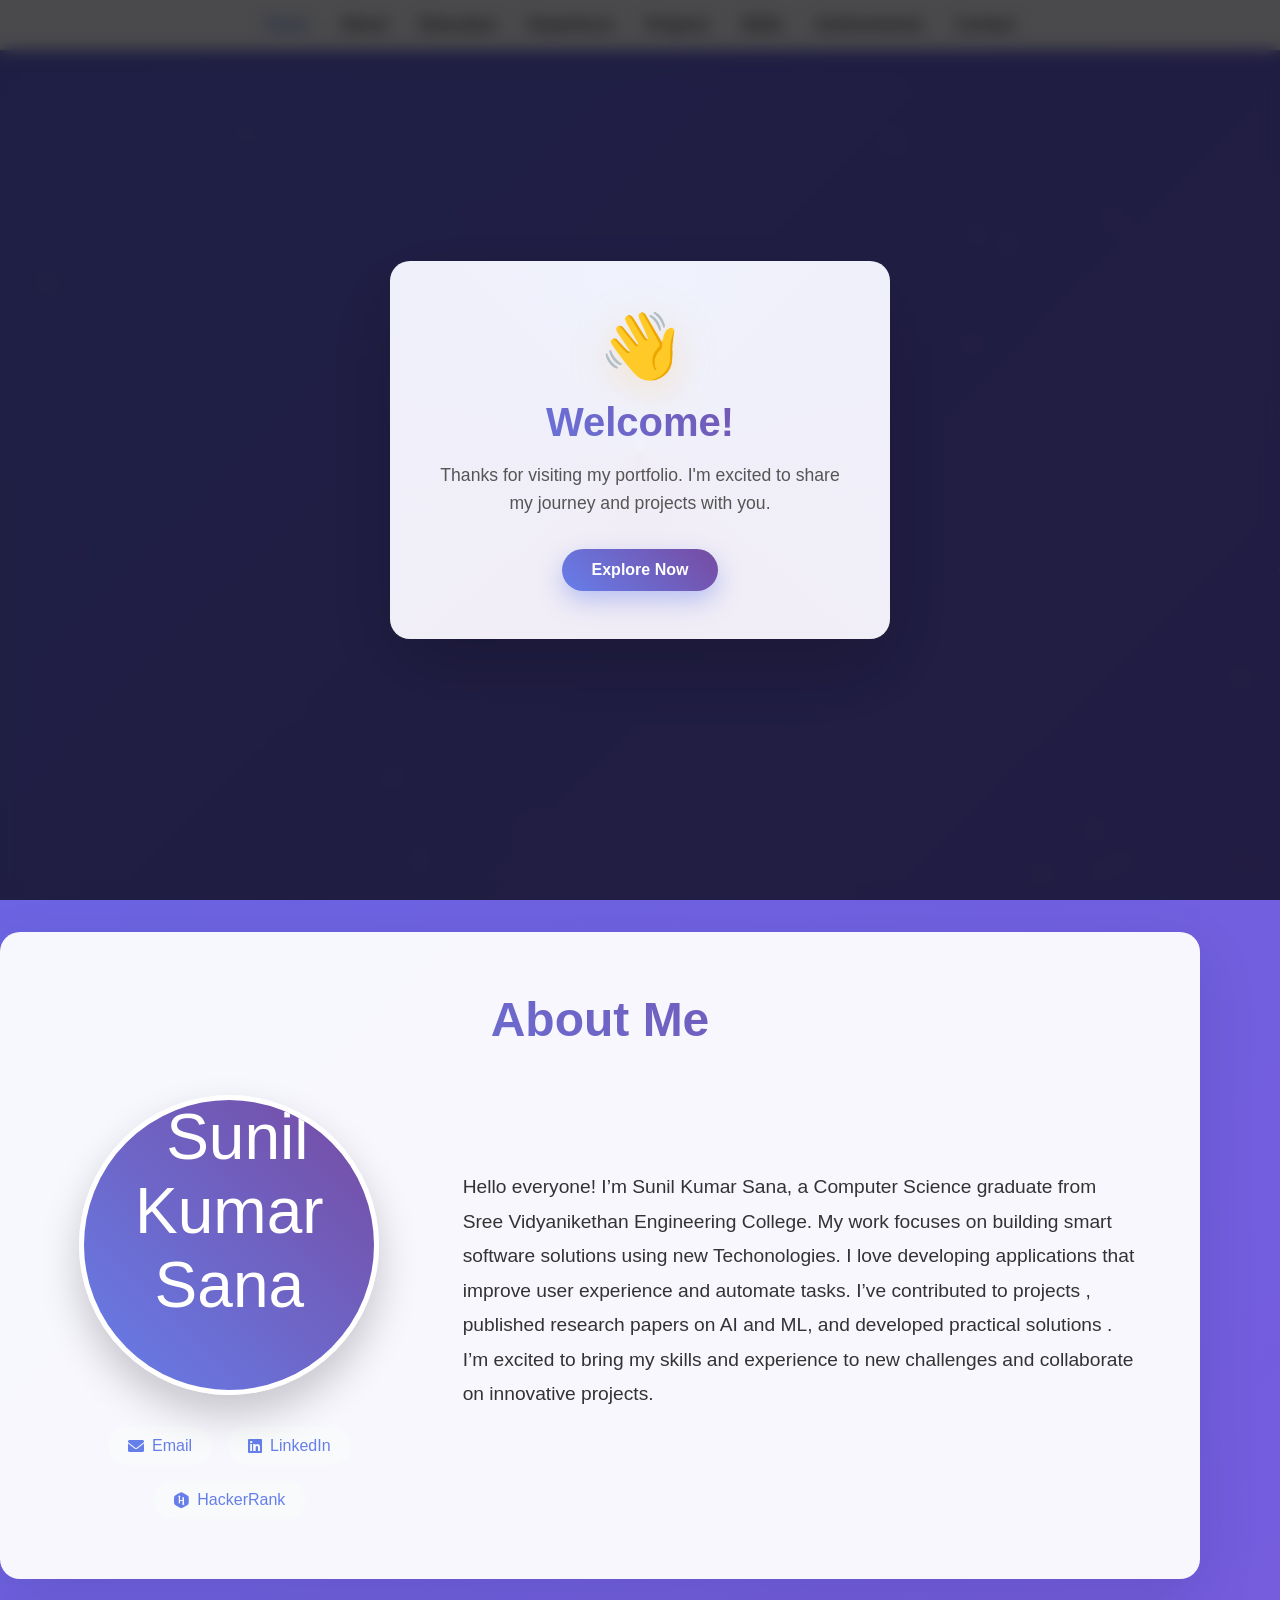
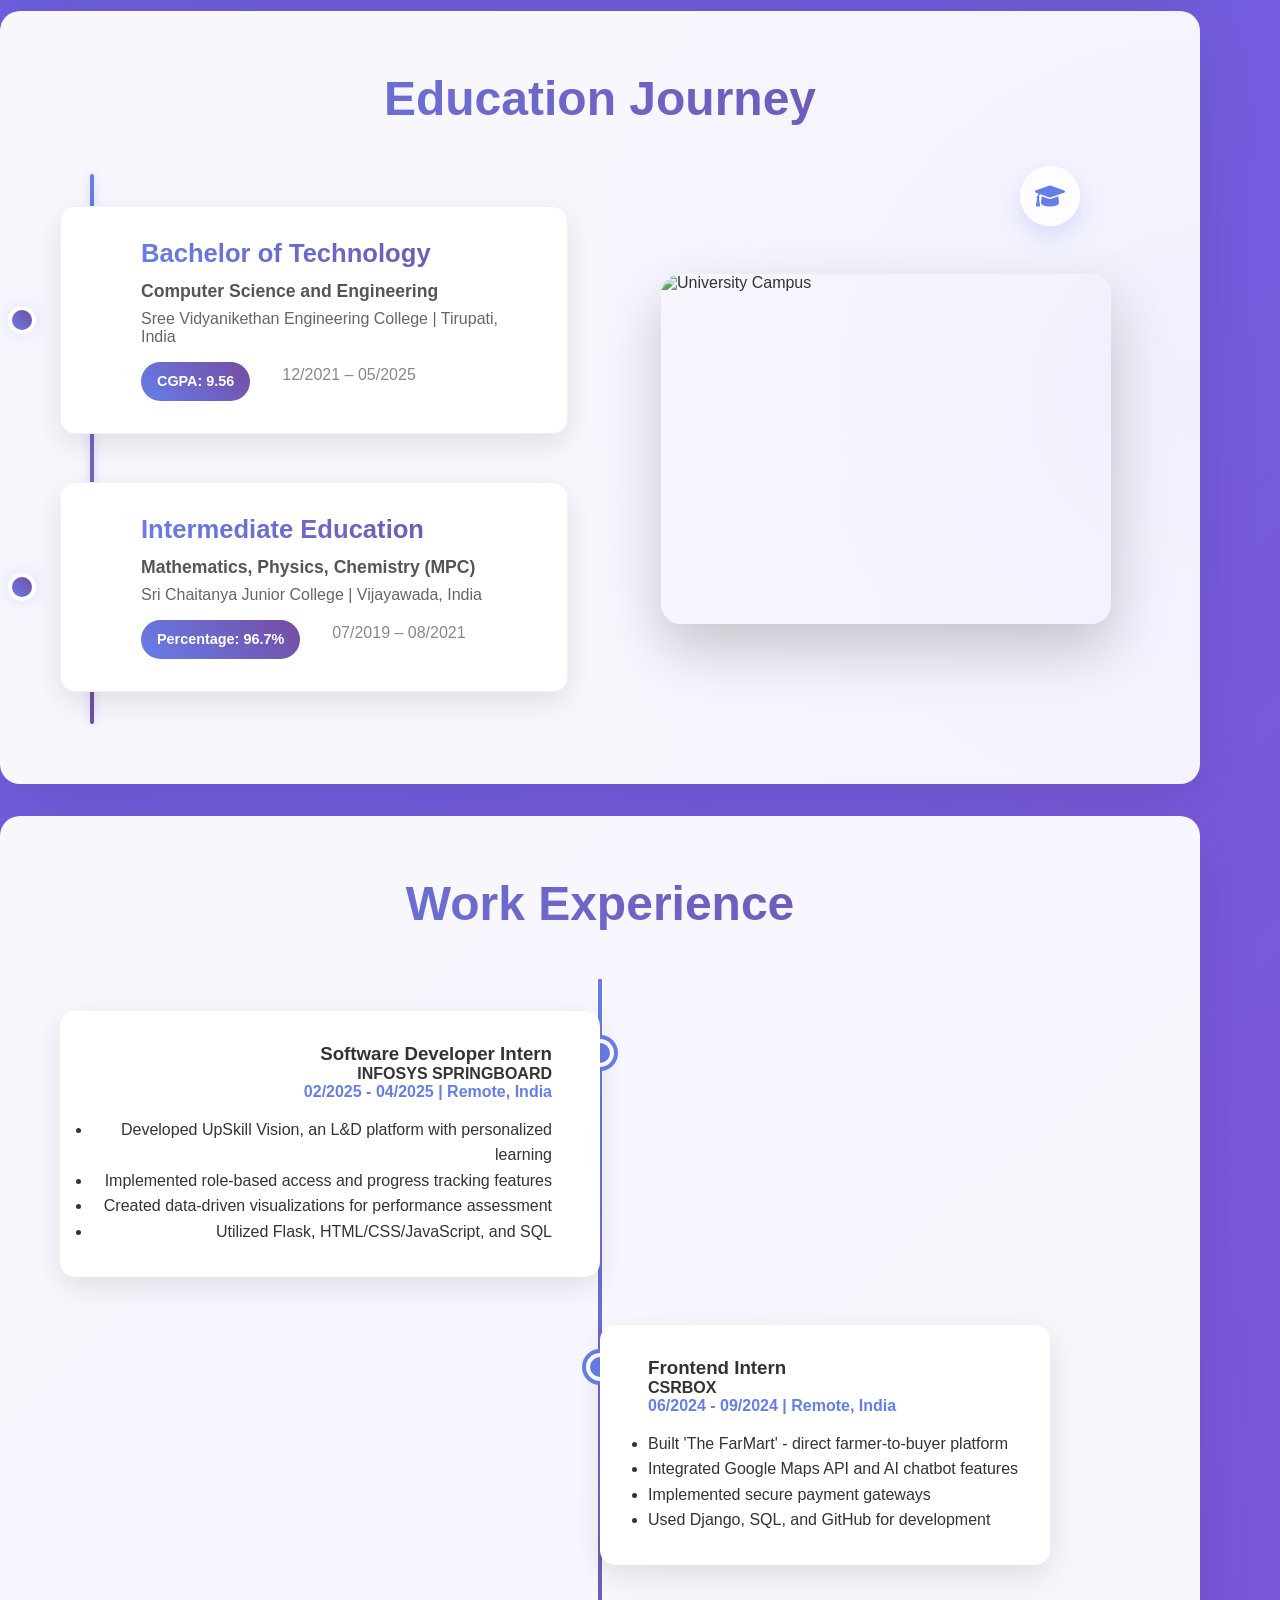
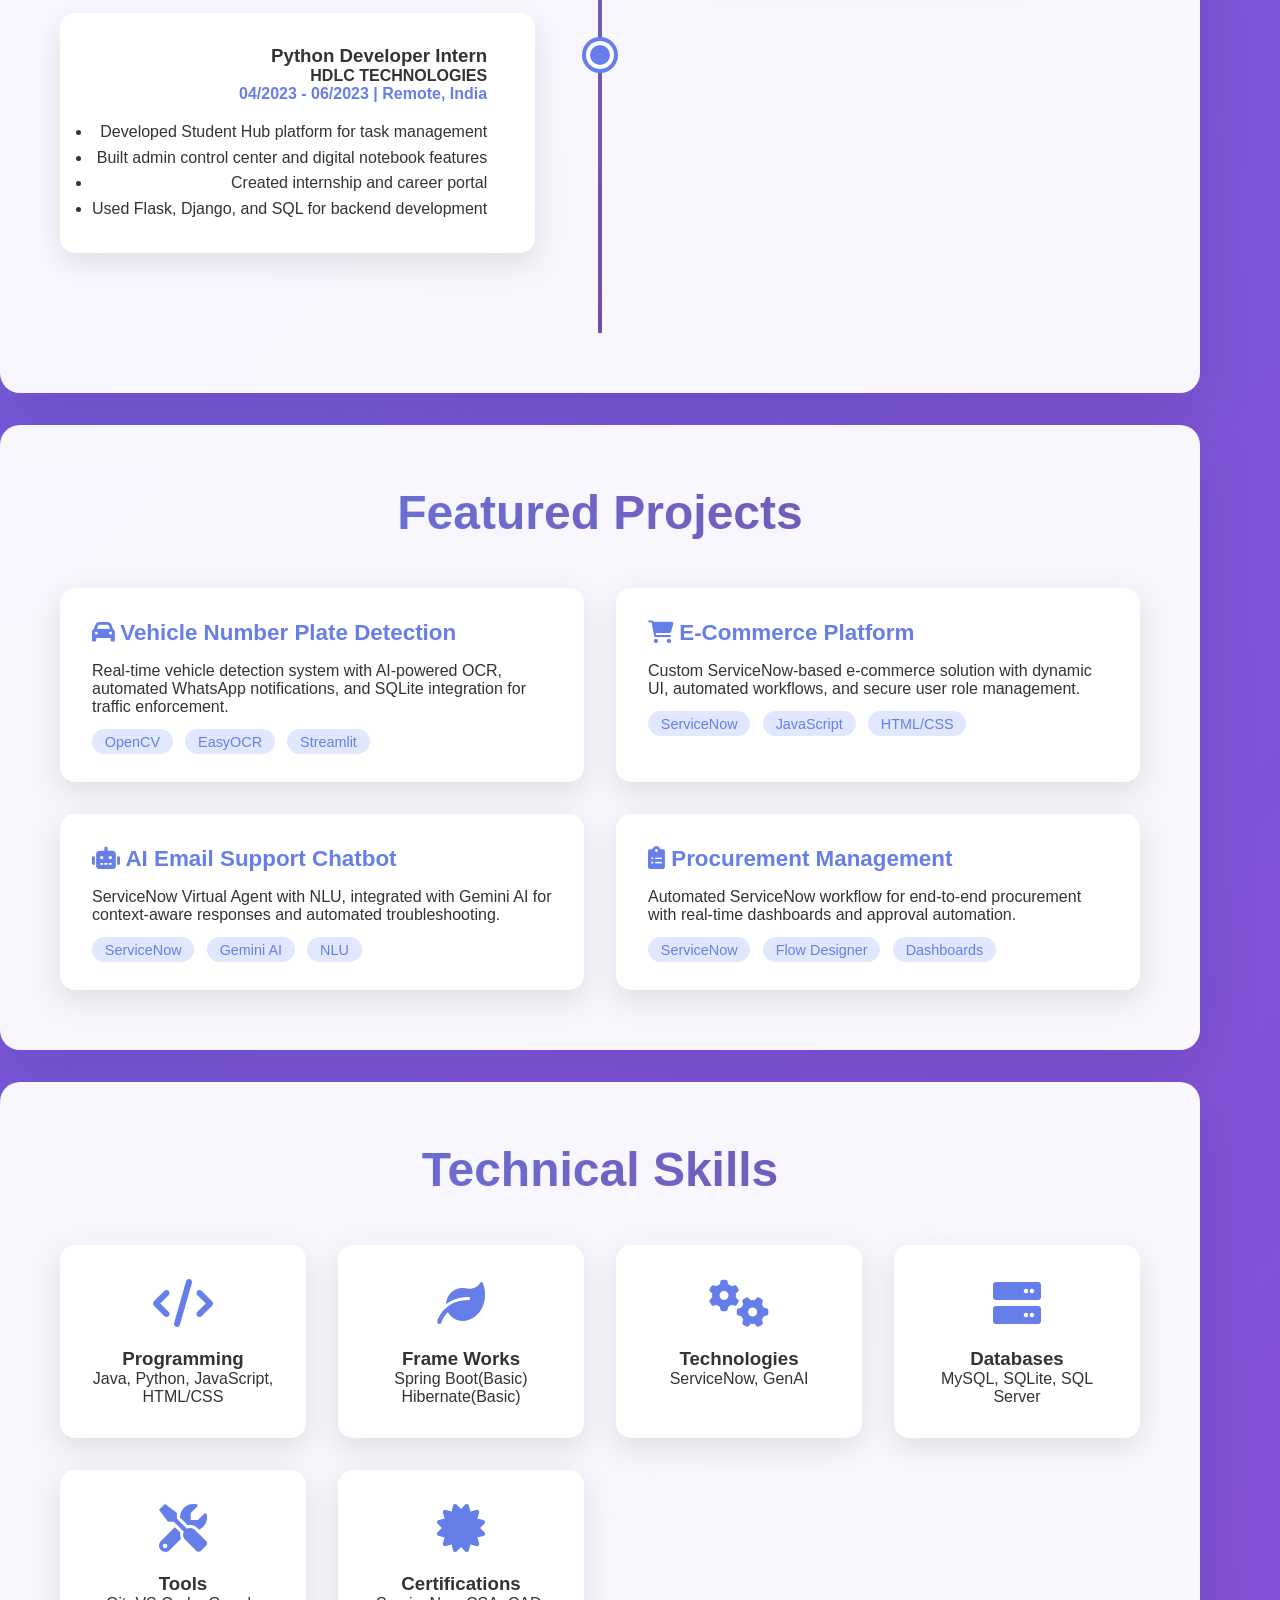
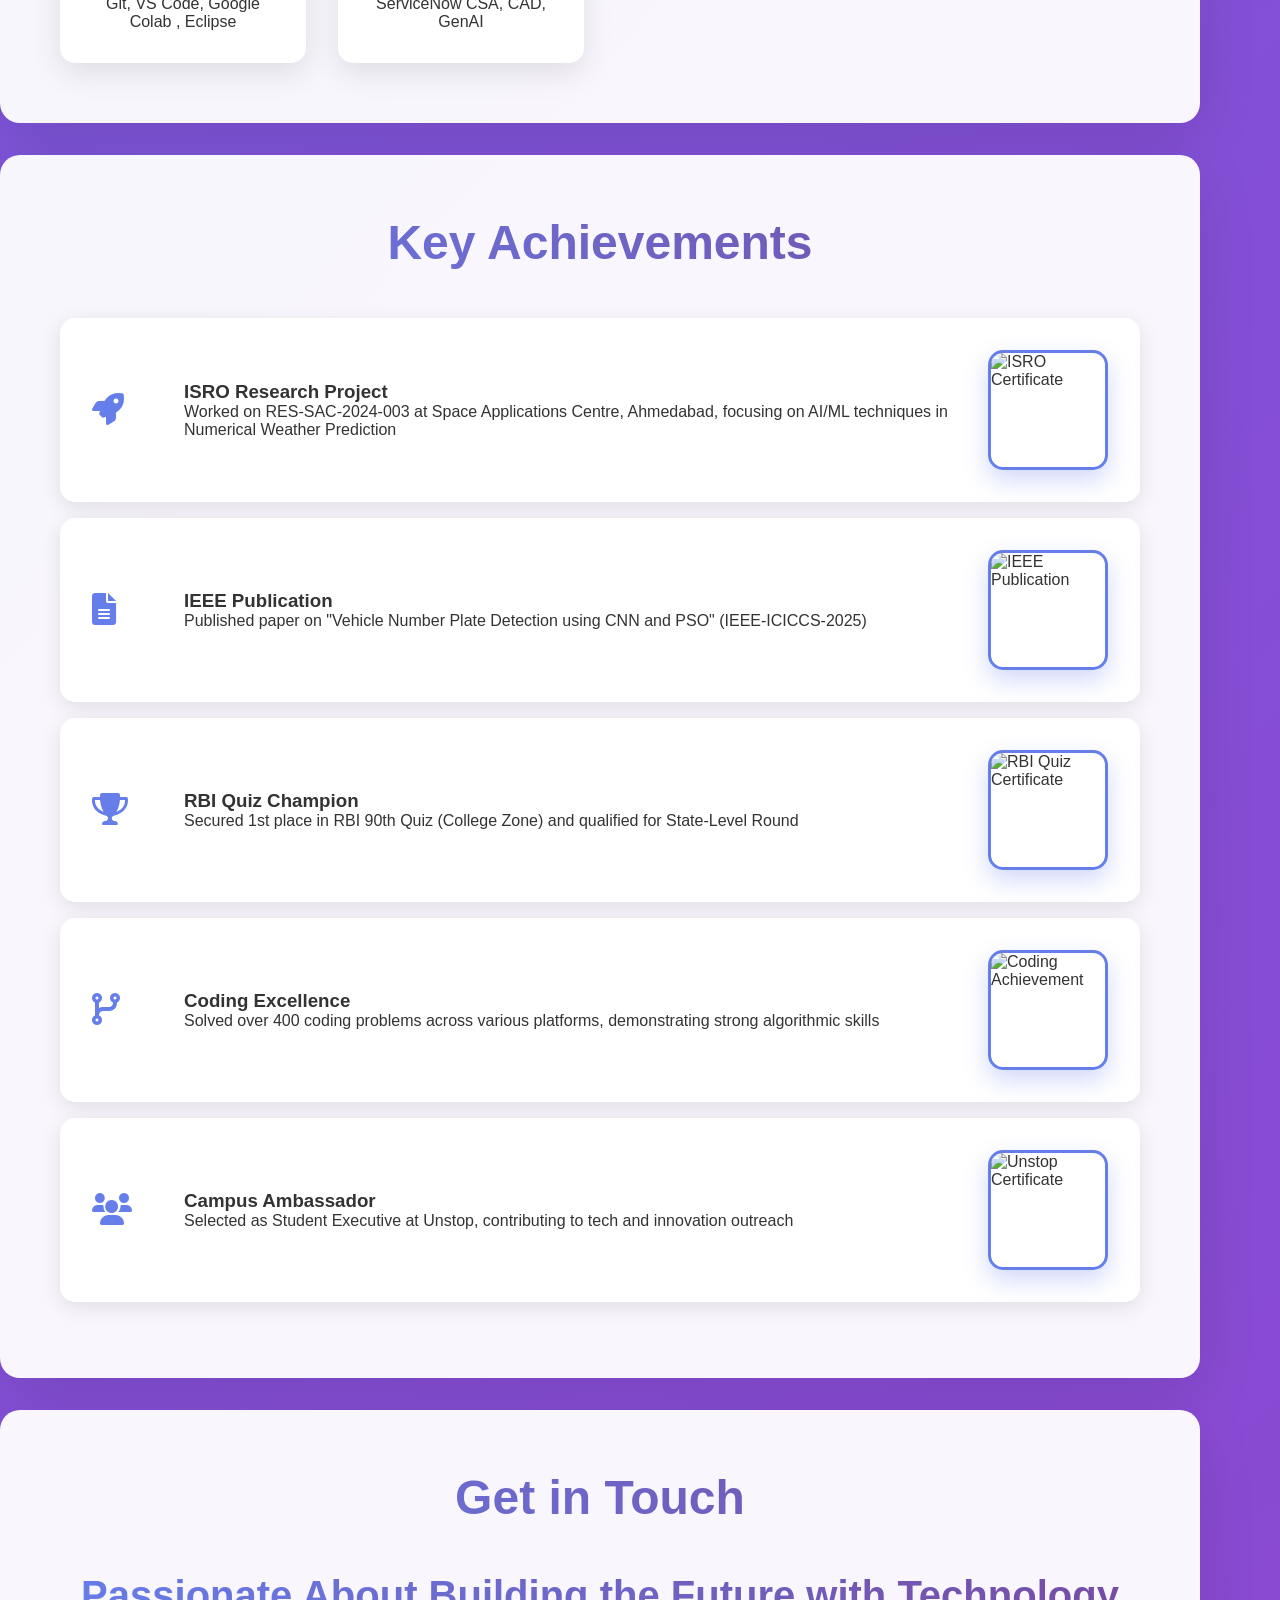
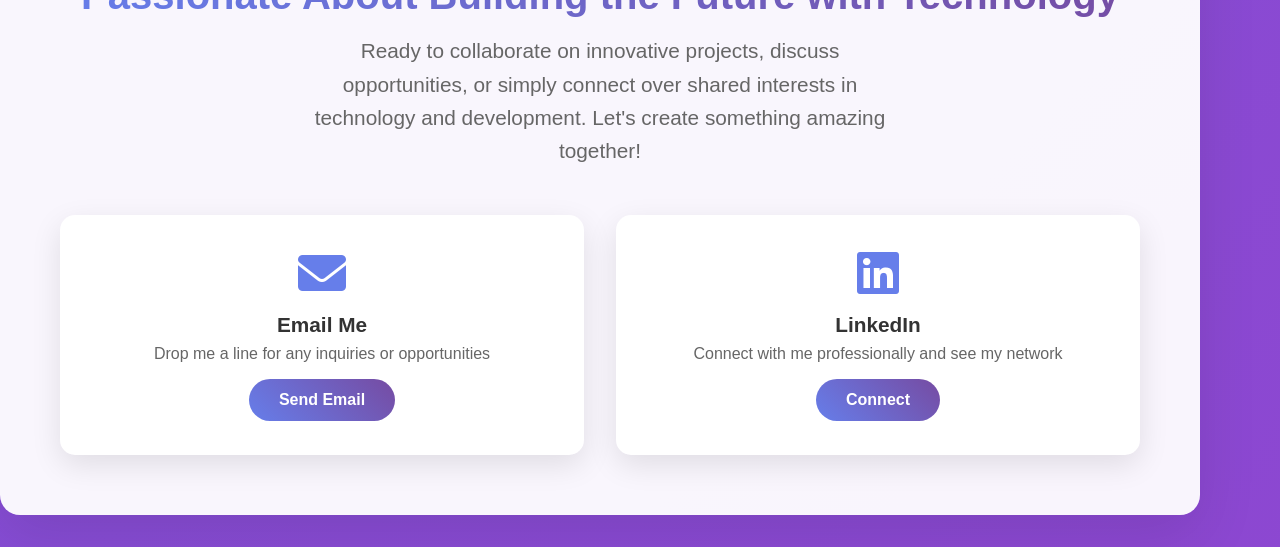
==== index.html @ fcf915ca "Update and rename sanaclaudai.html to index.html" ====
<!DOCTYPE html>
<html lang="en">
<head>
    <meta charset="UTF-8">
    <meta name="viewport" content="width=device-width, initial-scale=1.0">
    <title>Sunil Kumar Sana - Portfolio</title>
    <link href="https://cdnjs.cloudflare.com/ajax/libs/font-awesome/6.0.0/css/all.min.css" rel="stylesheet">
    <style>
        * {
            margin: 0;
            padding: 0;
            box-sizing: border-box;
        }

        body {
            font-family: 'Inter', -apple-system, BlinkMacSystemFont, sans-serif;
            background: linear-gradient(135deg, #667eea 0%, #764ba2 100%);
            color: #333;
            overflow-x: hidden;
        }

        /* Animated background particles */
        .particles {
            position: fixed;
            top: 0;
            left: 0;
            width: 100%;
            height: 100%;
            z-index: -1;
        }

        .particle {
            position: absolute;
            width: 4px;
            height: 4px;
            background: rgba(255, 255, 255, 0.3);
            border-radius: 50%;
            animation: float 6s ease-in-out infinite;
        }

        @keyframes float {
            0%, 100% { transform: translateY(0px) rotate(0deg); opacity: 1; }
            50% { transform: translateY(-20px) rotate(180deg); opacity: 0.8; }
        }

        /* Navigation */
        nav {
            position: fixed;
            top: 0;
            width: 100%;
            background: rgba(255, 255, 255, 0.95);
            backdrop-filter: blur(10px);
            z-index: 1000;
            padding: 1rem 2rem;
            box-shadow: 0 2px 20px rgba(0, 0, 0, 0.1);
        }

        nav ul {
            list-style: none;
            display: flex;
            justify-content: center;
            gap: 2rem;
        }

        nav a {
            text-decoration: none;
            color: #333;
            font-weight: 600;
            transition: all 0.3s ease;
            position: relative;
        }

        nav a:hover {
            color: #667eea;
        }

        nav a::after {
            content: '';
            position: absolute;
            bottom: -5px;
            left: 0;
            width: 0;
            height: 2px;
            background: #667eea;
            transition: width 0.3s ease;
        }

        nav a:hover::after {
            width: 100%;
        }

        /* Hero Section */
        .hero {
            height: 100vh;
            display: flex;
            align-items: center;
            justify-content: center;
            text-align: center;
            color: white;
            position: relative;
        }

        .hero-content {
            animation: fadeInUp 1s ease-out;
        }

        .hero h1 {
            font-size: 4rem;
            margin-bottom: 1rem;
            background: linear-gradient(45deg, #fff, #e0e7ff);
            -webkit-background-clip: text;
            -webkit-text-fill-color: transparent;
            background-clip: text;
        }

        .hero p {
            font-size: 1.5rem;
            margin-bottom: 2rem;
            opacity: 0.9;
        }

        .cta-button {
            display: inline-block;
            padding: 15px 40px;
            background: linear-gradient(45deg, #667eea, #764ba2);
            color: white;
            text-decoration: none;
            border-radius: 50px;
            font-weight: 600;
            transform: translateY(0);
            transition: all 0.3s ease;
            box-shadow: 0 10px 30px rgba(102, 126, 234, 0.4);
        }

        .cta-button:hover {
            transform: translateY(-3px);
            box-shadow: 0 15px 40px rgba(102, 126, 234, 0.6);
        }

        /* Section Styles */
        .section {
            padding: 100px 2rem;
            max-width: 1200px;
            margin: 0 auto;
        }

        .section-title {
            text-align: center;
            font-size: 3rem;
            margin-bottom: 3rem;
            background: linear-gradient(45deg, #667eea, #764ba2);
            -webkit-background-clip: text;
            -webkit-text-fill-color: transparent;
            background-clip: text;
        }

        /* About Section */
        .about {
            background: rgba(255, 255, 255, 0.95);
            border-radius: 20px;
            padding: 60px;
            margin: 2rem 0;
            box-shadow: 0 20px 60px rgba(0, 0, 0, 0.1);
        }

        .about-grid {
            display: grid;
            grid-template-columns: 1fr 2fr;
            gap: 4rem;
            align-items: center;
        }

        .profile-section {
            text-align: center;
        }

        .profile-image-container {
            position: relative;
            width: 300px;
            height: 300px;
            margin: 0 auto 2rem;
        }

        .profile-image {
            width: 300px;
            height: 300px;
            border-radius: 50%;
            background: linear-gradient(45deg, #667eea, #764ba2);
            display: flex;
            align-items: center;
            justify-content: center;
            font-size: 4rem;
            color: white;
            animation: pulse 2s infinite;
            overflow: hidden;
            border: 5px solid white;
            box-shadow: 0 20px 40px rgba(0, 0, 0, 0.2);
        }

        .profile-image img {
            width: 100%;
            height: 100%;
            object-fit: cover;
            border-radius: 50%;
        }

        @keyframes pulse {
            0% { transform: scale(1); }
            50% { transform: scale(1.05); }
            100% { transform: scale(1); }
        }

        .contact-info {
            display: flex;
            gap: 1rem;
            margin-top: 1rem;
            flex-wrap: wrap;
            justify-content: center;
        }

        .contact-info a {
            display: inline-flex;
            align-items: center;
            gap: 0.5rem;
            padding: 10px 20px;
            background: #f8fafc;
            border-radius: 25px;
            text-decoration: none;
            color: #667eea;
            transition: all 0.3s ease;
        }

        .contact-info a:hover {
            background: #667eea;
            color: white;
            transform: translateY(-2px);
        }
        
        /* Enhanced Education Section */
        .education {
            background: rgba(255, 255, 255, 0.95);
            border-radius: 20px;
            padding: 60px;
            margin: 2rem 0;
            box-shadow: 0 20px 60px rgba(0, 0, 0, 0.1);
            position: relative;
            overflow: hidden;
        }

        .education::before {
            content: '';
            position: absolute;
            top: -50%;
            right: -50%;
            width: 100%;
            height: 200%;
            background: radial-gradient(circle, rgba(102, 126, 234, 0.05) 0%, transparent 70%);
            animation: rotateGradient 20s linear infinite;
        }

        @keyframes rotateGradient {
            0% { transform: rotate(0deg); }
            100% { transform: rotate(360deg); }
        }

        .education-container {
            display: grid;
            grid-template-columns: 1fr 1fr;
            gap: 4rem;
            align-items: center;
            position: relative;
            z-index: 1;
        }

        .education-timeline {
            position: relative;
            padding: 2rem 0;
        }

        .education-timeline::before {
            content: '';
            position: absolute;
            left: 30px;
            top: 0;
            height: 100%;
            width: 4px;
            background: linear-gradient(to bottom, #667eea, #764ba2);
            border-radius: 2px;
            box-shadow: 0 0 10px rgba(102, 126, 234, 0.3);
        }

        .education-item {
            padding-left: 80px;
            position: relative;
            margin-bottom: 3rem;
            background: white;
            border-radius: 15px;
            padding: 2rem 2rem 2rem 80px;
            box-shadow: 0 10px 30px rgba(0, 0, 0, 0.1);
            transition: all 0.3s ease;
            border: 1px solid rgba(102, 126, 234, 0.1);
        }
        
        .education-item:last-child {
            margin-bottom: 0;
        }

        .education-item:hover {
            transform: translateX(10px);
            box-shadow: 0 15px 40px rgba(0, 0, 0, 0.15);
            border-color: #667eea;
        }

        .education-item::before {
            content: '';
            position: absolute;
            left: -49px;
            top: 50%;
            transform: translateY(-50%);
            width: 20px;
            height: 20px;
            background: linear-gradient(45deg, #667eea, #764ba2);
            border-radius: 50%;
            box-shadow: 0 0 0 4px white, 0 0 20px rgba(102, 126, 234, 0.4);
            animation: glow 2s ease-in-out infinite alternate;
        }

        @keyframes glow {
            0% { box-shadow: 0 0 0 4px white, 0 0 20px rgba(102, 126, 234, 0.4); }
            100% { box-shadow: 0 0 0 4px white, 0 0 30px rgba(102, 126, 234, 0.8); }
        }
        
        .education-item h3 {
            font-size: 1.6rem;
            background: linear-gradient(45deg, #667eea, #764ba2);
            -webkit-background-clip: text;
            -webkit-text-fill-color: transparent;
            background-clip: text;
            margin-bottom: 0.8rem;
            font-weight: 700;
        }
        
        .education-item .institution {
            font-size: 1.1rem;
            color: #555;
            font-weight: 600;
            margin-bottom: 0.5rem;
        }

        .education-item .details {
            font-size: 1rem;
            color: #777;
            line-height: 1.6;
            display: flex;
            gap: 2rem;
            flex-wrap: wrap;
            margin-top: 1rem;
        }

        .education-item .grade {
            background: linear-gradient(45deg, #667eea, #764ba2);
            color: white;
            padding: 0.5rem 1rem;
            border-radius: 20px;
            font-weight: 600;
            font-size: 0.9rem;
        }

        .education-visual {
            position: relative;
            display: flex;
            flex-direction: column;
            align-items: center;
            gap: 2rem;
        }

        .education-image-container {
            position: relative;
            width: 100%;
            max-width: 450px;
            height: 350px;
            border-radius: 20px;
            overflow: hidden;
            box-shadow: 0 25px 60px rgba(0, 0, 0, 0.2);
            transition: all 0.3s ease;
        }

        .education-image-container:hover {
            transform: translateY(-10px) scale(1.02);
            box-shadow: 0 35px 80px rgba(0, 0, 0, 0.3);
        }

        .education-image {
            width: 100%;
            height: 100%;
            object-fit: cover;
            transition: all 0.3s ease;
        }

        .education-image-container:hover .education-image {
            transform: scale(1.1);
        }

        .education-overlay {
            position: absolute;
            top: 0;
            left: 0;
            right: 0;
            bottom: 0;
            background: linear-gradient(45deg, rgba(102, 126, 234, 0.8), rgba(118, 75, 162, 0.8));
            opacity: 0;
            transition: all 0.3s ease;
            display: flex;
            align-items: center;
            justify-content: center;
            color: white;
            font-size: 1.2rem;
            font-weight: 600;
        }

        .education-image-container:hover .education-overlay {
            opacity: 1;
        }

        .education-stats {
            display: grid;
            grid-template-columns: repeat(2, 1fr);
            gap: 1.5rem;
            width: 100%;
            max-width: 450px;
        }

        .stat-card {
            background: white;
            padding: 2rem;
            border-radius: 15px;
            text-align: center;
            box-shadow: 0 10px 30px rgba(0, 0, 0, 0.1);
            border: 2px solid transparent;
            transition: all 0.3s ease;
            position: relative;
            overflow: hidden;
        }

        .stat-card::before {
            content: '';
            position: absolute;
            top: 0;
            left: -100%;
            width: 100%;
            height: 100%;
            background: linear-gradient(90deg, transparent, rgba(102, 126, 234, 0.1), transparent);
            transition: left 0.5s ease;
        }

        .stat-card:hover::before {
            left: 100%;
        }

        .stat-card:hover {
            border-color: #667eea;
            transform: translateY(-5px);
        }

        .stat-card .stat-icon {
            font-size: 2.5rem;
            color: #667eea;
            margin-bottom: 1rem;
            animation: bounce 2s infinite;
        }

        @keyframes bounce {
            0%, 20%, 50%, 80%, 100% { transform: translateY(0); }
            40% { transform: translateY(-10px); }
            60% { transform: translateY(-5px); }
        }

        .stat-card .stat-number {
            font-size: 2rem;
            font-weight: 700;
            background: linear-gradient(45deg, #667eea, #764ba2);
            -webkit-background-clip: text;
            -webkit-text-fill-color: transparent;
            background-clip: text;
            margin-bottom: 0.5rem;
        }

        .stat-card .stat-label {
            color: #666;
            font-weight: 600;
        }

        /* Floating elements for education section */
        .floating-education-elements {
            position: absolute;
            top: 20%;
            right: 10%;
            display: flex;
            flex-direction: column;
            gap: 2rem;
            z-index: 0;
        }

        .floating-education-icon {
            width: 60px;
            height: 60px;
            background: rgba(255, 255, 255, 0.9);
            border-radius: 50%;
            display: flex;
            align-items: center;
            justify-content: center;
            color: #667eea;
            font-size: 1.5rem;
            animation: floatUpDown 4s ease-in-out infinite;
            box-shadow: 0 10px 25px rgba(102, 126, 234, 0.2);
        }

        .floating-education-icon:nth-child(2) { animation-delay: 1s; }
        .floating-education-icon:nth-child(3) { animation-delay: 2s; }

        @keyframes floatUpDown {
            0%, 100% { transform: translateY(0) rotate(0deg); }
            50% { transform: translateY(-20px) rotate(5deg); }
        }

        /* Experience Section */
        .experience {
            background: rgba(255, 255, 255, 0.95);
            border-radius: 20px;
            padding: 60px;
            margin: 2rem 0;
            box-shadow: 0 20px 60px rgba(0, 0, 0, 0.1);
        }

        .timeline {
            position: relative;
            padding: 2rem 0;
        }

        .timeline::before {
            content: '';
            position: absolute;
            left: 50%;
            top: 0;
            height: 100%;
            width: 4px;
            background: linear-gradient(to bottom, #667eea, #764ba2);
            transform: translateX(-50%);
        }

        .timeline-item {
            display: flex;
            margin-bottom: 3rem;
            position: relative;
        }

        .timeline-item:nth-child(odd) .timeline-content {
            margin-right: 50%;
            text-align: right;
            padding-right: 3rem;
        }

        .timeline-item:nth-child(even) .timeline-content {
            margin-left: 50%;
            padding-left: 3rem;
        }

        .timeline-content {
            background: white;
            padding: 2rem;
            border-radius: 15px;
            box-shadow: 0 10px 30px rgba(0, 0, 0, 0.1);
            position: relative;
            transform: translateY(50px);
            opacity: 0;
            animation: slideInUp 0.6s ease forwards;
        }

        .timeline-item:nth-child(2) .timeline-content { animation-delay: 0.2s; }
        .timeline-item:nth-child(3) .timeline-content { animation-delay: 0.4s; }

        @keyframes slideInUp {
            to {
                transform: translateY(0);
                opacity: 1;
            }
        }

        .timeline-dot {
            position: absolute;
            left: 50%;
            top: 2rem;
            width: 20px;
            height: 20px;
            background: #667eea;
            border-radius: 50%;
            transform: translateX(-50%);
            box-shadow: 0 0 0 4px white, 0 0 0 8px #667eea;
        }

        /* Projects Section */
        .projects {
            background: rgba(255, 255, 255, 0.95);
            border-radius: 20px;
            padding: 60px;
            margin: 2rem 0;
            box-shadow: 0 20px 60px rgba(0, 0, 0, 0.1);
        }

        .projects-grid {
            display: grid;
            grid-template-columns: repeat(auto-fit, minmax(350px, 1fr));
            gap: 2rem;
            margin-top: 3rem;
        }

        .project-card {
            background: white;
            border-radius: 15px;
            padding: 2rem;
            box-shadow: 0 10px 30px rgba(0, 0, 0, 0.1);
            transition: all 0.3s ease;
            position: relative;
            overflow: hidden;
        }

        .project-card::before {
            content: '';
            position: absolute;
            top: 0;
            left: -100%;
            width: 100%;
            height: 4px;
            background: linear-gradient(90deg, transparent, #667eea, transparent);
            transition: left 0.5s ease;
        }

        .project-card:hover::before {
            left: 100%;
        }

        .project-card:hover {
            transform: translateY(-10px);
            box-shadow: 0 20px 50px rgba(0, 0, 0, 0.15);
        }

        .project-card h3 {
            color: #667eea;
            margin-bottom: 1rem;
            font-size: 1.4rem;
        }

        /* Skills Section */
        .skills {
            background: rgba(255, 255, 255, 0.95);
            border-radius: 20px;
            padding: 60px;
            margin: 2rem 0;
            box-shadow: 0 20px 60px rgba(0, 0, 0, 0.1);
        }

        .skills-grid {
            display: grid;
            grid-template-columns: repeat(auto-fit, minmax(200px, 1fr));
            gap: 2rem;
        }

        .skill-category {
            text-align: center;
            padding: 2rem;
            background: white;
            border-radius: 15px;
            box-shadow: 0 10px 30px rgba(0, 0, 0, 0.1);
            transition: all 0.3s ease;
        }

        .skill-category:hover {
            transform: translateY(-5px);
            box-shadow: 0 15px 40px rgba(0, 0, 0, 0.15);
        }

        .skill-icon {
            font-size: 3rem;
            color: #667eea;
            margin-bottom: 1rem;
        }

        /* Achievements Section */
        .achievements {
            background: rgba(255, 255, 255, 0.95);
            border-radius: 20px;
            padding: 60px;
            margin: 2rem 0;
            box-shadow: 0 20px 60px rgba(0, 0, 0, 0.1);
        }

        .achievement-item {
            display: flex;
            align-items: center;
            gap: 2rem;
            padding: 2rem;
            margin: 1rem 0;
            background: white;
            border-radius: 15px;
            box-shadow: 0 5px 20px rgba(0, 0, 0, 0.1);
            transition: all 0.3s ease;
            position: relative;
            overflow: hidden;
        }

        .achievement-item:hover {
            transform: translateX(10px);
            box-shadow: 0 10px 30px rgba(0, 0, 0, 0.15);
        }

        .achievement-icon {
            font-size: 2rem;
            color: #667eea;
            min-width: 60px;
            animation: bounce 2s infinite;
        }

        .achievement-image {
            width: 120px;
            height: 120px;
            border-radius: 15px;
            object-fit: cover;
            border: 3px solid #667eea;
            box-shadow: 0 10px 25px rgba(102, 126, 234, 0.3);
            transition: all 0.3s ease;
            cursor: pointer;
        }

        .achievement-image:hover {
            transform: scale(1.1) rotate(3deg);
            box-shadow: 0 15px 35px rgba(102, 126, 234, 0.5);
        }

        .achievement-content {
            display: flex;
            align-items: center;
            gap: 2rem;
            width: 100%;
        }

        .achievement-text {
            flex: 1;
        }

        .floating-elements {
            position: absolute;
            top: 50%;
            right: -50px;
            transform: translateY(-50%);
            display: flex;
            flex-direction: column;
            gap: 1rem;
        }

        .floating-icon {
            width: 40px;
            height: 40px;
            background: linear-gradient(45deg, #667eea, #764ba2);
            border-radius: 50%;
            display: flex;
            align-items: center;
            justify-content: center;
            color: white;
            font-size: 1.2rem;
            animation: floatUpDown 3s ease-in-out infinite;
            box-shadow: 0 5px 15px rgba(102, 126, 234, 0.4);
        }

        .floating-icon:nth-child(2) { animation-delay: 0.5s; }
        .floating-icon:nth-child(3) { animation-delay: 1s; }

        /* Animations */
        @keyframes fadeInUp {
            from {
                opacity: 0;
                transform: translateY(30px);
            }
            to {
                opacity: 1;
                transform: translateY(0);
            }
        }

        .fade-in {
            animation: fadeInUp 0.8s ease-out;
        }

        /* Modal for image preview */
        .modal {
            display: none;
            position: fixed;
            z-index: 2000;
            left: 0;
            top: 0;
            width: 100%;
            height: 100%;
            background-color: rgba(0, 0, 0, 0.8);
            backdrop-filter: blur(5px);
        }

        .modal-content {
            position: absolute;
            top: 50%;
            left: 50%;
            transform: translate(-50%, -50%);
            max-width: 90%;
            max-height: 90%;
        }

        .modal-image {
            width: 100%;
            height: auto;
            border-radius: 15px;
            box-shadow: 0 20px 60px rgba(0, 0, 0, 0.5);
        }

        .close-modal {
            position: absolute;
            top: 20px;
            right: 35px;
            color: white;
            font-size: 40px;
            font-weight: bold;
            cursor: pointer;
            transition: all 0.3s ease;
        }

        .close-modal:hover {
            color: #667eea;
            transform: scale(1.2);
        }

        /* Contact Section */
        .contact {
            background: rgba(255, 255, 255, 0.95);
            border-radius: 20px;
            padding: 60px;
            margin: 2rem 0;
            box-shadow: 0 20px 60px rgba(0, 0, 0, 0.1);
            text-align: center;
        }

        .contact-hero {
            margin-bottom: 3rem;
        }

        .contact-hero h3 {
            font-size: 2.5rem;
            background: linear-gradient(45deg, #667eea, #764ba2);
            -webkit-background-clip: text;
            -webkit-text-fill-color: transparent;
            background-clip: text;
            margin-bottom: 1rem;
        }

        .contact-hero p {
            font-size: 1.3rem;
            color: #666;
            max-width: 600px;
            margin: 0 auto;
            line-height: 1.6;
        }

        .contact-methods {
            display: grid;
            grid-template-columns: repeat(auto-fit, minmax(250px, 1fr));
            gap: 2rem;
            margin-top: 3rem;
        }

        .contact-method {
            background: white;
            padding: 2rem;
            border-radius: 15px;
            box-shadow: 0 10px 30px rgba(0, 0, 0, 0.1);
            transition: all 0.3s ease;
            border: 2px solid transparent;
        }

        .contact-method:hover {
            transform: translateY(-5px);
            box-shadow: 0 20px 50px rgba(0, 0, 0, 0.15);
            border-color: #667eea;
        }

        .contact-method i {
            font-size: 3rem;
            color: #667eea;
            margin-bottom: 1rem;
        }

        .contact-method h4 {
            color: #333;
            margin-bottom: 0.5rem;
            font-size: 1.3rem;
        }

        .contact-method p {
            color: #666;
            margin-bottom: 1rem;
        }

        .contact-method a {
            display: inline-block;
            padding: 12px 30px;
            background: linear-gradient(45deg, #667eea, #764ba2);
            color: white;
            text-decoration: none;
            border-radius: 25px;
            font-weight: 600;
            transition: all 0.3s ease;
        }

        .contact-method a:hover {
            transform: translateY(-2px);
            box-shadow: 0 10px 25px rgba(102, 126, 234, 0.4);
        }

        @media (max-width: 768px) {
            .hero h1 { font-size: 2.5rem; }
            .hero p { font-size: 1.2rem; }
            .section { padding: 50px 1rem; }
            .section-title { font-size: 2rem; }
            .about-grid { grid-template-columns: 1fr; gap: 2rem; }
            .profile-image-container { width: 200px; height: 200px; }
            .profile-image { width: 200px; height: 200px; }
            nav ul { gap: 1rem; flex-wrap: wrap; justify-content: center;}
            .timeline::before { left: 30px; }
            .timeline-item:nth-child(odd) .timeline-content,
            .timeline-item:nth-child(even) .timeline-content {
                margin-left: 80px;
                margin-right: 0;
                text-align: left;
                padding-left: 2rem;
                padding-right: 2rem;
            }
            .timeline-dot { left: 30px; }
            .achievement-item { flex-direction: column; text-align: center; }
            .floating-elements { display: none; }
            .contact-info { justify-content: center; }
            .education-container { grid-template-columns: 1fr; gap: 2rem; }
            .education-visual { order: -1; }
            .education-stats { grid-template-columns: 1fr; }
            .floating-education-elements { display: none; }
        }
        /* Welcome Popup */
        .welcome-popup {
            position: fixed;
            top: 0;
            left: 0;
            width: 100%;
            height: 100%;
            background: rgba(0, 0, 0, 0.8);
            backdrop-filter: blur(5px);
            z-index: 3000;
            display: flex;
            justify-content: center;
            align-items: center;
            opacity: 0;
            visibility: hidden;
            transition: all 0.5s ease;
        }

        .welcome-popup.show {
            opacity: 1;
            visibility: visible;
        }

        .welcome-content {
            background: linear-gradient(145deg, #ffffff, #f0f4ff);
            border-radius: 25px;
            padding: 3rem;
            text-align: center;
            max-width: 500px;
            width: 90%;
            box-shadow: 0 30px 80px rgba(0, 0, 0, 0.3);
            transform: scale(0.8) translateY(50px);
            transition: all 0.6s cubic-bezier(0.34, 1.56, 0.64, 1);
            position: relative;
            overflow: hidden;
        }

        .welcome-popup.show .welcome-content {
            transform: scale(1) translateY(0);
        }

        .welcome-content::before {
            content: '';
            position: absolute;
            top: -50%;
            left: -50%;
            width: 200%;
            height: 200%;
            background: conic-gradient(from 0deg, rgba(102, 126, 234, 0.1), rgba(118, 75, 162, 0.1), rgba(102, 126, 234, 0.1));
            animation: rotateGradient 6s linear infinite;
            z-index: -1;
        }

        .waving-hand {
            font-size: 4rem;
            display: inline-block;
            animation: wave 2s ease-in-out infinite;
            margin-bottom: 1rem;
            filter: drop-shadow(0 10px 20px rgba(255, 184, 77, 0.3));
        }

        @keyframes wave {
            0%, 100% { transform: rotate(0deg); }
            10%, 30%, 50%, 70% { transform: rotate(-10deg); }
            20%, 40%, 60% { transform: rotate(10deg); }
            80% { transform: rotate(-4deg); }
            90% { transform: rotate(4deg); }
        }

        .welcome-title {
            font-size: 2.5rem;
            background: linear-gradient(45deg, #667eea, #764ba2);
            -webkit-background-clip: text;
            -webkit-text-fill-color: transparent;
            background-clip: text;
            margin-bottom: 1rem;
            font-weight: 700;
            animation: fadeInUp 0.8s ease 0.3s both;
        }

        .welcome-message {
            font-size: 1.2rem;
            color: #555;
            margin-bottom: 2rem;
            line-height: 1.6;
            animation: fadeInUp 0.8s ease 0.6s both;
        }

        .welcome-buttons {
            display: flex;
            gap: 1rem;
            justify-content: center;
            flex-wrap: wrap;
            animation: fadeInUp 0.8s ease 0.9s both;
        }

        .welcome-btn {
            padding: 12px 30px;
            border: none;
            border-radius: 25px;
            font-weight: 600;
            font-size: 1rem;
            cursor: pointer;
            transition: all 0.3s ease;
            text-decoration: none;
            display: inline-flex;
            align-items: center;
            gap: 0.5rem;
        }

        .welcome-btn.primary {
            background: linear-gradient(45deg, #667eea, #764ba2);
            color: white;
            box-shadow: 0 10px 25px rgba(102, 126, 234, 0.4);
        }

        .welcome-btn.primary:hover {
            transform: translateY(-3px);
            box-shadow: 0 15px 35px rgba(102, 126, 234, 0.6);
        }

        .welcome-btn.secondary {
            background: transparent;
            color: #667eea;
            border: 2px solid #667eea;
        }

        .welcome-btn.secondary:hover {
            background: #667eea;
            color: white;
            transform: translateY(-3px);
        }

        .floating-particles {
            position: absolute;
            top: 0;
            left: 0;
            width: 100%;
            height: 100%;
            pointer-events: none;
            z-index: -1;
        }

        .floating-particle {
            position: absolute;
            width: 6px;
            height: 6px;
            background: linear-gradient(45deg, #667eea, #764ba2);
            border-radius: 50%;
            animation: floatParticle 4s ease-in-out infinite;
        }

        @keyframes floatParticle {
            0%, 100% { 
                transform: translateY(0) rotate(0deg);
                opacity: 0.7;
            }
            50% { 
                transform: translateY(-30px) rotate(180deg);
                opacity: 1;
            }
        }

        /* Contact Section */
        .contact {
            background: rgba(255, 255, 255, 0.95);
            border-radius: 20px;
            padding: 60px;
            margin: 2rem 0;
            box-shadow: 0 20px 60px rgba(0, 0, 0, 0.1);
            text-align: center;
        }
        /* START: Add this CSS for the Welcome Popup */
.welcome-popup {
    position: fixed;
    top: 0;
    left: 0;
    width: 100%;
    height: 100%;
    background: rgba(0, 0, 0, 0.7);
    backdrop-filter: blur(8px);
    z-index: 3000;
    display: flex;
    justify-content: center;
    align-items: center;
    opacity: 0;
    visibility: hidden;
    transition: all 0.5s ease;
}

.welcome-popup.show {
    opacity: 1;
    visibility: visible;
}

.welcome-content {
    background: white;
    border-radius: 20px;
    padding: 3rem;
    text-align: center;
    max-width: 500px;
    width: 90%;
    box-shadow: 0 30px 80px rgba(0, 0, 0, 0.2);
    transform: scale(0.8);
    transition: all 0.4s cubic-bezier(0.34, 1.56, 0.64, 1);
}

.welcome-popup.show .welcome-content {
    transform: scale(1);
}

.waving-hand {
    font-size: 4rem;
    display: inline-block;
    animation: wave 2.5s ease-in-out 3; /* Wave 3 times */
    margin-bottom: 1rem;
}

@keyframes wave {
    0%, 100% { transform: rotate(0deg); }
    10%, 30%, 50% { transform: rotate(-10deg); }
    20%, 40%, 60% { transform: rotate(12deg); }
}

.welcome-title {
    font-size: 2.5rem;
    background: linear-gradient(45deg, #667eea, #764ba2);
    -webkit-background-clip: text;
    -webkit-text-fill-color: transparent;
    background-clip: text;
    margin-bottom: 1rem;
}

.welcome-message {
    font-size: 1.1rem;
    color: #555;
    margin-bottom: 2rem;
    line-height: 1.6;
}

.close-popup-btn {
    padding: 12px 30px;
    border: none;
    border-radius: 25px;
    font-weight: 600;
    font-size: 1rem;
    cursor: pointer;
    transition: all 0.3s ease;
    background: linear-gradient(45deg, #667eea, #764ba2);
    color: white;
    box-shadow: 0 10px 25px rgba(102, 126, 234, 0.4);
}

.close-popup-btn:hover {
    transform: translateY(-3px);
    box-shadow: 0 15px 35px rgba(102, 126, 234, 0.6);
}
/* END: Welcome Popup CSS */
    </style>
</head>
<body>
    <div class="welcome-popup" id="welcomePopup">
    <div class="welcome-content">
        <span class="waving-hand">👋</span>
        <h2 class="welcome-title">Welcome!</h2>
        <p class="welcome-message">
            Thanks for visiting my portfolio. I'm excited to share my journey and projects with you.
        </p>
        <button class="close-popup-btn" id="closePopupBtn">Explore Now</button>
    </div>
</div>
    <div class="particles" id="particles"></div>

    <nav>
        <ul>
            <li><a href="#home">Home</a></li>
            <li><a href="#about">About</a></li>
            <li><a href="#education">Education</a></li>
            <li><a href="#experience">Experience</a></li>
            <li><a href="#projects">Projects</a></li>
            <li><a href="#skills">Skills</a></li>
            <li><a href="#achievements">Achievements</a></li>
            <li><a href="#contact">Contact</a></li>
        </ul>
    </nav>

    <section id="home" class="hero">
        <div class="hero-content">
            <h1>Sunil Kumar Sana</h1>
            <p>Software Developer & AI Enthusiast</p>
            <a href="#about" class="cta-button">Explore My Journey</a>
        </div>
    </section>

    <section id="about" class="section about fade-in">
        <h2 class="section-title">About Me</h2>
        <div class="about-grid">
            <div class="profile-section">
                <div class="profile-image-container">
                    <div class="profile-image" id="profileImage">
                       <img src="D:\certificate\servicenow\Potfolio\SanaSunilKumarPassSIZEphoto.png" alt="Sunil Kumar Sana">
                    </div>
                </div>

                <div class="contact-info">
                    <a href="mailto:sanasunilkumar20@gmail.com">
                        <i class="fas fa-envelope"></i> Email
                    </a>
                    <a href="https://www.linkedin.com/in/sunil-k-10a298219/" target="_blank">
                        <i class="fab fa-linkedin"></i> LinkedIn
                    </a>
                    <a href="https://www.hackerrank.com/profile/sanasunilkumar20" target="_blank">
                        <i class="fab fa-hackerrank"></i> HackerRank
                    </a>
                </div>
            </div>
            <div>
                <p style="font-size: 1.2rem; line-height: 1.8; margin-bottom: 2rem;">
                    Hello everyone! I’m Sunil Kumar Sana, a Computer Science graduate from Sree Vidyanikethan Engineering College. My work focuses on building smart software solutions using new Techonologies. I love developing applications that improve user experience and automate tasks.
I’ve contributed to projects , published research papers on AI and ML, and developed practical solutions . I’m excited to bring my skills and experience to new challenges and collaborate on innovative projects.
                </p>
               </div>
        </div>
    </section>
    
    <section id="education" class="section education">
        <h2 class="section-title">Education Journey</h2>
        <div class="floating-education-elements">
            <div class="floating-education-icon"><i class="fas fa-graduation-cap"></i></div>
            
        </div>
        
        <div class="education-container">
            <div class="education-timeline">
                <div class="education-item">
                    <h3>Bachelor of Technology</h3>
                    <div class="institution">Computer Science and Engineering</div>
                    <p style="color: #666; margin: 0.5rem 0;">Sree Vidyanikethan Engineering College | Tirupati, India</p>
                    <div class="details">
                        <span class="grade">CGPA: 9.56</span>
                        <span style="color: #888;">12/2021 – 05/2025</span>
                    </div>
                </div>
                
                <div class="education-item">
                    <h3>Intermediate Education</h3>
                    <div class="institution">Mathematics, Physics, Chemistry (MPC)</div>
                    <p style="color: #666; margin: 0.5rem 0;">Sri Chaitanya Junior College | Vijayawada, India</p>
                    <div class="details">
                        <span class="grade">Percentage: 96.7%</span>
                        <span style="color: #888;">07/2019 – 08/2021</span>
                    </div>
                </div>
            </div>
            
            <div class="education-visual">
                <div class="education-image-container">
                    <img src="D:\certificate\servicenow\Potfolio\Screenshot 2025-08-16 232243.png"
                         alt="University Campus" class="education-image">
                    <div class="education-overlay">
                        <i class="fas fa-university" style="margin-right: 10px;"></i>
                        Excellence in Education
                    </div>
                </div>
            </div>
        </div>
    </section>

    <section id="experience" class="section experience">
        <h2 class="section-title">Work Experience</h2>
        <div class="timeline">
            <div class="timeline-item">
                <div class="timeline-dot"></div>
                <div class="timeline-content">
                    <h3>Software Developer Intern</h3>
                    <h4>INFOSYS SPRINGBOARD</h4>
                    <span style="color: #667eea; font-weight: 600;">02/2025 - 04/2025 | Remote, India</span>
                    <ul style="margin-top: 1rem; line-height: 1.6;">
                        <li>Developed UpSkill Vision, an L&D platform with personalized learning</li>
                        <li>Implemented role-based access and progress tracking features</li>
                        <li>Created data-driven visualizations for performance assessment</li>
                        <li>Utilized Flask, HTML/CSS/JavaScript, and SQL</li>
                    </ul>
                </div>
            </div>
            <div class="timeline-item">
                <div class="timeline-dot"></div>
                <div class="timeline-content">
                    <h3>Frontend Intern</h3>
                    <h4>CSRBOX</h4>
                    <span style="color: #667eea; font-weight: 600;">06/2024 - 09/2024 | Remote, India</span>
                    <ul style="margin-top: 1rem; line-height: 1.6;">
                        <li>Built 'The FarMart' - direct farmer-to-buyer platform</li>
                        <li>Integrated Google Maps API and AI chatbot features</li>
                        <li>Implemented secure payment gateways</li>
                        <li>Used Django, SQL, and GitHub for development</li>
                    </ul>
                </div>
            </div>
            <div class="timeline-item">
                <div class="timeline-dot"></div>
                <div class="timeline-content">
                    <h3>Python Developer Intern</h3>
                    <h4>HDLC TECHNOLOGIES</h4>
                    <span style="color: #667eea; font-weight: 600;">04/2023 - 06/2023 | Remote, India</span>
                    <ul style="margin-top: 1rem; line-height: 1.6;">
                        <li>Developed Student Hub platform for task management</li>
                        <li>Built admin control center and digital notebook features</li>
                        <li>Created internship and career portal</li>
                        <li>Used Flask, Django, and SQL for backend development</li>
                    </ul>
                </div>
            </div>
        </div>
    </section>

    <section id="projects" class="section projects">
        <h2 class="section-title">Featured Projects</h2>
        <div class="projects-grid">
            <div class="project-card">
                <h3><i class="fas fa-car"></i> Vehicle Number Plate Detection</h3>
                <p>Real-time vehicle detection system with AI-powered OCR, automated WhatsApp notifications, and SQLite integration for traffic enforcement.</p>
                <div style="margin-top: 1rem;">
                    <span style="background: #e0e7ff; color: #667eea; padding: 0.3rem 0.8rem; border-radius: 20px; font-size: 0.9rem; margin-right: 0.5rem;">OpenCV</span>
                    <span style="background: #e0e7ff; color: #667eea; padding: 0.3rem 0.8rem; border-radius: 20px; font-size: 0.9rem; margin-right: 0.5rem;">EasyOCR</span>
                    <span style="background: #e0e7ff; color: #667eea; padding: 0.3rem 0.8rem; border-radius: 20px; font-size: 0.9rem;">Streamlit</span>
                </div>
            </div>
            <div class="project-card">
                <h3><i class="fas fa-shopping-cart"></i> E-Commerce Platform</h3>
                <p>Custom ServiceNow-based e-commerce solution with dynamic UI, automated workflows, and secure user role management.</p>
                <div style="margin-top: 1rem;">
                    <span style="background: #e0e7ff; color: #667eea; padding: 0.3rem 0.8rem; border-radius: 20px; font-size: 0.9rem; margin-right: 0.5rem;">ServiceNow</span>
                    <span style="background: #e0e7ff; color: #667eea; padding: 0.3rem 0.8rem; border-radius: 20px; font-size: 0.9rem; margin-right: 0.5rem;">JavaScript</span>
                    <span style="background: #e0e7ff; color: #667eea; padding: 0.3rem 0.8rem; border-radius: 20px; font-size: 0.9rem;">HTML/CSS</span>
                </div>
            </div>
            <div class="project-card">
                <h3><i class="fas fa-robot"></i> AI Email Support Chatbot</h3>
                <p>ServiceNow Virtual Agent with NLU, integrated with Gemini AI for context-aware responses and automated troubleshooting.</p>
                <div style="margin-top: 1rem;">
                    <span style="background: #e0e7ff; color: #667eea; padding: 0.3rem 0.8rem; border-radius: 20px; font-size: 0.9rem; margin-right: 0.5rem;">ServiceNow</span>
                    <span style="background: #e0e7ff; color: #667eea; padding: 0.3rem 0.8rem; border-radius: 20px; font-size: 0.9rem; margin-right: 0.5rem;">Gemini AI</span>
                    <span style="background: #e0e7ff; color: #667eea; padding: 0.3rem 0.8rem; border-radius: 20px; font-size: 0.9rem;">NLU</span>
                </div>
            </div>
            <div class="project-card">
                <h3><i class="fas fa-clipboard-list"></i> Procurement Management</h3>
                <p>Automated ServiceNow workflow for end-to-end procurement with real-time dashboards and approval automation.</p>
                <div style="margin-top: 1rem;">
                    <span style="background: #e0e7ff; color: #667eea; padding: 0.3rem 0.8rem; border-radius: 20px; font-size: 0.9rem; margin-right: 0.5rem;">ServiceNow</span>
                    <span style="background: #e0e7ff; color: #667eea; padding: 0.3rem 0.8rem; border-radius: 20px; font-size: 0.9rem; margin-right: 0.5rem;">Flow Designer</span>
                    <span style="background: #e0e7ff; color: #667eea; padding: 0.3rem 0.8rem; border-radius: 20px; font-size: 0.9rem;">Dashboards</span>
                </div>
            </div>
        </div>
    </section>

    <section id="skills" class="section skills">
        <h2 class="section-title">Technical Skills</h2>
        <div class="skills-grid">
            <div class="skill-category">
                <div class="skill-icon"><i class="fas fa-code"></i></div>
                <h3>Programming</h3>
                <p>Java, Python, JavaScript, HTML/CSS</p>
            </div>
            <div class="skill-category">
                <div class="skill-icon"><i class="fas fa-leaf"></i></div>
                <h3>Frame Works</h3>
                <p>Spring Boot(Basic) <br> Hibernate(Basic)</p>
            </div>
            <div class="skill-category">
                <div class="skill-icon"><i class="fas fa-cogs"></i></div>
                <h3>Technologies</h3>
                <p>ServiceNow, GenAI</p>
            </div>
            <div class="skill-category">
                <div class="skill-icon"><i class="fas fa-server"></i></div>
                <h3>Databases</h3>
                <p>MySQL, SQLite, SQL Server</p>
            </div>
            <div class="skill-category">
                <div class="skill-icon"><i class="fas fa-tools"></i></div>
                <h3>Tools</h3>
                <p>Git, VS Code, Google Colab , Eclipse</p>
            </div>
            <div class="skill-category">
                <div class="skill-icon"><i class="fas fa-certificate"></i></div>
                <h3>Certifications</h3>
                <p>ServiceNow CSA, CAD, GenAI</p>
            </div>
        </div>
    </section>

    <section id="achievements" class="section achievements">
        <h2 class="section-title">Key Achievements</h2>
        <div class="achievement-item">
            <div class="achievement-icon"><i class="fas fa-rocket"></i></div>
            <div class="achievement-content">
                <div class="achievement-text">
                    <h3>ISRO Research Project</h3>
                    <p>Worked on RES-SAC-2024-003 at Space Applications Centre, Ahmedabad, focusing on AI/ML techniques in Numerical Weather Prediction</p>
                </div>
                <img class="achievement-image" src="D:\certificate\servicenow\Potfolio\Screenshot 2025-08-16 233358.png" onclick="openModal(this)" alt="ISRO Certificate">
            </div>
            <div class="floating-elements">
                <div class="floating-icon"><i class="fas fa-satellite"></i></div>
                <div class="floating-icon"><i class="fas fa-chart-line"></i></div>
                <div class="floating-icon"><i class="fas fa-microscope"></i></div>
            </div>
        </div>
        
        <div class="achievement-item">
            <div class="achievement-icon"><i class="fas fa-file-alt"></i></div>
            <div class="achievement-content">
                <div class="achievement-text">
                    <h3>IEEE Publication</h3>
                    <p>Published paper on "Vehicle Number Plate Detection using CNN and PSO" (IEEE-ICICCS-2025)</p>
                </div>
                <img class="achievement-image" src="D:\certificate\servicenow\Potfolio\hah.jpg" onclick="openModal(this)" alt="IEEE Publication">
            </div>
            <div class="floating-elements">
                <div class="floating-icon"><i class="fas fa-book"></i></div>
                <div class="floating-icon"><i class="fas fa-award"></i></div>
                <div class="floating-icon"><i class="fas fa-graduation-cap"></i></div>
            </div>
        </div>
        
        <div class="achievement-item">
            <div class="achievement-icon"><i class="fas fa-trophy"></i></div>
            <div class="achievement-content">
                <div class="achievement-text">
                    <h3>RBI Quiz Champion</h3>
                    <p>Secured 1st place in RBI 90th Quiz (College Zone) and qualified for State-Level Round</p>
                </div>
                <img class="achievement-image" src="D:\RBI\IMG-20241029-WA0014.jpg" onclick="openModal(this)" alt="RBI Quiz Certificate">
            </div>
            <div class="floating-elements">
                <div class="floating-icon"><i class="fas fa-medal"></i></div>
                <div class="floating-icon"><i class="fas fa-star"></i></div>
                <div class="floating-icon"><i class="fas fa-crown"></i></div>
            </div>
        </div>
        
        <div class="achievement-item">
            <div class="achievement-icon"><i class="fas fa-code-branch"></i></div>
            <div class="achievement-content">
                <div class="achievement-text">
                    <h3>Coding Excellence</h3>
                    <p>Solved over 400 coding problems across various platforms, demonstrating strong algorithmic skills</p>
                </div>
                <img class="achievement-image" src="D:\certificate\servicenow\Potfolio\Screenshot 2025-08-16 231740.png" onclick="openModal(this)" alt="Coding Achievement">
            </div>
            <div class="floating-elements">
                <div class="floating-icon"><i class="fas fa-laptop-code"></i></div>
                <div class="floating-icon"><i class="fas fa-bug"></i></div>
                <div class="floating-icon"><i class="fas fa-lightbulb"></i></div>
            </div>
        </div>
        
        <div class="achievement-item">
            <div class="achievement-icon"><i class="fas fa-users"></i></div>
            <div class="achievement-content">
                <div class="achievement-text">
                    <h3>Campus Ambassador</h3>
                    <p>Selected as Student Executive at Unstop, contributing to tech and innovation outreach</p>
                </div>
                <img class="achievement-image" src="C:\Users\Sunil Kumar\OneDrive\Desktop\unstop1.jpeg" onclick="openModal(this)" alt="Unstop Certificate">
            </div>
            <div class="floating-elements">
                <div class="floating-icon"><i class="fas fa-handshake"></i></div>
                <div class="floating-icon"><i class="fas fa-bullhorn"></i></div>
                <div class="floating-icon"><i class="fas fa-network-wired"></i></div>
            </div>
        </div>
    </section>

    <section id="contact" class="section contact">
        <h2 class="section-title">Get in Touch</h2>
        <div class="contact-hero">
            <h3>Passionate About Building the Future with Technology</h3>
            <p>Ready to collaborate on innovative projects, discuss opportunities, or simply connect over shared interests in technology and development. Let's create something amazing together!</p>
        </div>
        <div class="contact-methods">
            <div class="contact-method">
                <i class="fas fa-envelope"></i>
                <h4>Email Me</h4>
                <p>Drop me a line for any inquiries or opportunities</p>
                <a href="mailto:sanasunilkumar20@gmail.com">Send Email</a>
            </div>
            
            <div class="contact-method">
                <i class="fab fa-linkedin"></i>
                <h4>LinkedIn</h4>
                <p>Connect with me professionally and see my network</p>
                <a href="#" target="_blank">Connect</a>
            </div>
           
        </div>
    </section>

    <div id="imageModal" class="modal">
        <span class="close-modal" onclick="closeModal()">&times;</span>
        <div class="modal-content">
            <img class="modal-image" id="modalImage" src="" alt="Achievement Image">
        </div>
    </div>

    <script>
        // START: Add this script for the Welcome Popup
const welcomePopup = document.getElementById('welcomePopup');
const closePopupBtn = document.getElementById('closePopupBtn');

window.addEventListener('load', () => {
    // Show popup only if it hasn't been shown in this session
    if (!sessionStorage.getItem('welcomePopupShown')) {
        setTimeout(() => {
            welcomePopup.classList.add('show');
        }, 1500); // Delay for 1.5 seconds
    }
});

const closePopup = () => {
    welcomePopup.classList.remove('show');
    // Remember that the popup has been shown for this session
    sessionStorage.setItem('welcomePopupShown', 'true');
};

closePopupBtn.addEventListener('click', closePopup);
welcomePopup.addEventListener('click', (e) => {
    // Close if the dark overlay is clicked, but not the content inside
    if (e.target === welcomePopup) {
        closePopup();
    }
});
// END: Welcome Popup script
        // Create animated particles
        function createParticles() {
            const particlesContainer = document.getElementById('particles');
            const particleCount = 50;

            for (let i = 0; i < particleCount; i++) {
                const particle = document.createElement('div');
                particle.className = 'particle';
                particle.style.left = Math.random() * 100 + '%';
                particle.style.top = Math.random() * 100 + '%';
                particle.style.animationDelay = Math.random() * 6 + 's';
                particle.style.animationDuration = (Math.random() * 3 + 3) + 's';
                particlesContainer.appendChild(particle);
            }
        }

        // Modal functions
        function openModal(img) {
            const modal = document.getElementById('imageModal');
            const modalImg = document.getElementById('modalImage');
            modal.style.display = 'block';
            modalImg.src = img.src;
        }

        function closeModal() {
            document.getElementById('imageModal').style.display = 'none';
        }

        // Close modal when clicking outside
        window.onclick = function(event) {
            const modal = document.getElementById('imageModal');
            if (event.target === modal) {
                modal.style.display = 'none';
            }
        }

        // Smooth scrolling for navigation links
        document.querySelectorAll('nav a').forEach(link => {
            link.addEventListener('click', (e) => {
                e.preventDefault();
                const target = document.querySelector(link.getAttribute('href'));
                target.scrollIntoView({
                    behavior: 'smooth',
                    block: 'start'
                });
            });
        });

        // Initialize particles on load
        window.addEventListener('load', createParticles);

        // Add scroll animations
        const observerOptions = {
            threshold: 0.1,
            rootMargin: '0px 0px -50px 0px'
        };

        const observer = new IntersectionObserver((entries) => {
            entries.forEach(entry => {
                if (entry.isIntersecting) {
                    entry.target.style.opacity = '1';
                    entry.target.style.transform = 'translateY(0)';
                }
            });
        }, observerOptions);

        // Observe all sections for scroll animations
        document.querySelectorAll('.section').forEach(section => {
            section.style.opacity = '0';
            section.style.transform = 'translateY(50px)';
            section.style.transition = 'all 0.8s ease-out';
            observer.observe(section);
        });

        // Add active nav state based on scroll position
        window.addEventListener('scroll', () => {
            const sections = document.querySelectorAll('section');
            const navLinks = document.querySelectorAll('nav a');
            
            let current = '';
            sections.forEach(section => {
                const sectionTop = section.offsetTop;
                const sectionHeight = section.clientHeight;
                if (scrollY >= (sectionTop - 200)) {
                    current = section.getAttribute('id');
                }
            });

            navLinks.forEach(link => {
                link.classList.remove('active');
                if (link.getAttribute('href') === '#' + current) {
                    link.classList.add('active');
                }
            });
        });

        // Add parallax effect to hero section
        window.addEventListener('scroll', () => {
            const scrolled = window.pageYOffset;
            const hero = document.querySelector('.hero');
            if (hero) {
                hero.style.transform = `translateY(${scrolled * 0.5}px)`;
            }
        });

        // Add typing effect to hero text
        function typeWriter(element, text, speed = 100) {
            let i = 0;
            element.innerHTML = '';
            
            function type() {
                if (i < text.length) {
                    element.innerHTML += text.charAt(i);
                    i++;
                    setTimeout(type, speed);
                }
            }
            type();
        }

        // Initialize typing effect
        window.addEventListener('load', () => {
            const heroTitle = document.querySelector('.hero h1');
            const heroSubtitle = document.querySelector('.hero p');
            
            setTimeout(() => {
                typeWriter(heroTitle, 'Sunil Kumar Sana', 150);
            }, 500);
            
            setTimeout(() => {
                typeWriter(heroSubtitle, 'Software Developer & AI Enthusiast', 80);
            }, 3000);
        });

        // Add hover effects for project cards
        document.querySelectorAll('.project-card').forEach(card => {
            card.addEventListener('mouseenter', () => {
                card.style.transform = 'translateY(-10px) scale(1.02)';
            });
            
            card.addEventListener('mouseleave', () => {
                card.style.transform = 'translateY(0) scale(1)';
            });
        });

        // Add dynamic background color change on scroll
        window.addEventListener('scroll', () => {
            const scrollPercent = window.scrollY / (document.documentElement.scrollHeight - window.innerHeight);
            const hue = Math.floor(240 + (scrollPercent * 60)); // Change from blue to purple
            document.body.style.background = `linear-gradient(135deg, hsl(${hue}, 70%, 65%) 0%, hsl(${hue + 30}, 60%, 55%) 100%)`;
        });

        // Add click animations
        document.querySelectorAll('.cta-button, .contact-info a').forEach(button => {
            button.addEventListener('click', function(e) {
                let ripple = document.createElement('span');
                ripple.classList.add('ripple');
                this.appendChild(ripple);
                
                let x = e.clientX - e.target.offsetLeft;
                let y = e.clientY - e.target.offsetTop;
                
                ripple.style.left = `${x}px`;
                ripple.style.top = `${y}px`;
                
                setTimeout(() => {
                    ripple.remove();
                }, 600);
            });
        });

        // Add CSS for ripple effect
        const rippleCSS = `
            .ripple {
                position: absolute;
                border-radius: 50%;
                background: rgba(255, 255, 255, 0.6);
                transform: scale(0);
                animation: ripple-animation 0.6s linear;
                pointer-events: none;
            }
            
            @keyframes ripple-animation {
                to {
                    transform: scale(4);
                    opacity: 0;
                }
            }
            
            nav a.active {
                color: #667eea;
                font-weight: 700;
            }
        `;
        
        const style = document.createElement('style');
        style.textContent = rippleCSS;
        document.head.appendChild(style);

        // Add floating animation to achievement icons
        document.querySelectorAll('.achievement-icon').forEach((icon, index) => {
            icon.style.animationDelay = `${index * 0.2}s`;
        });
    </script>
</body>

</html>
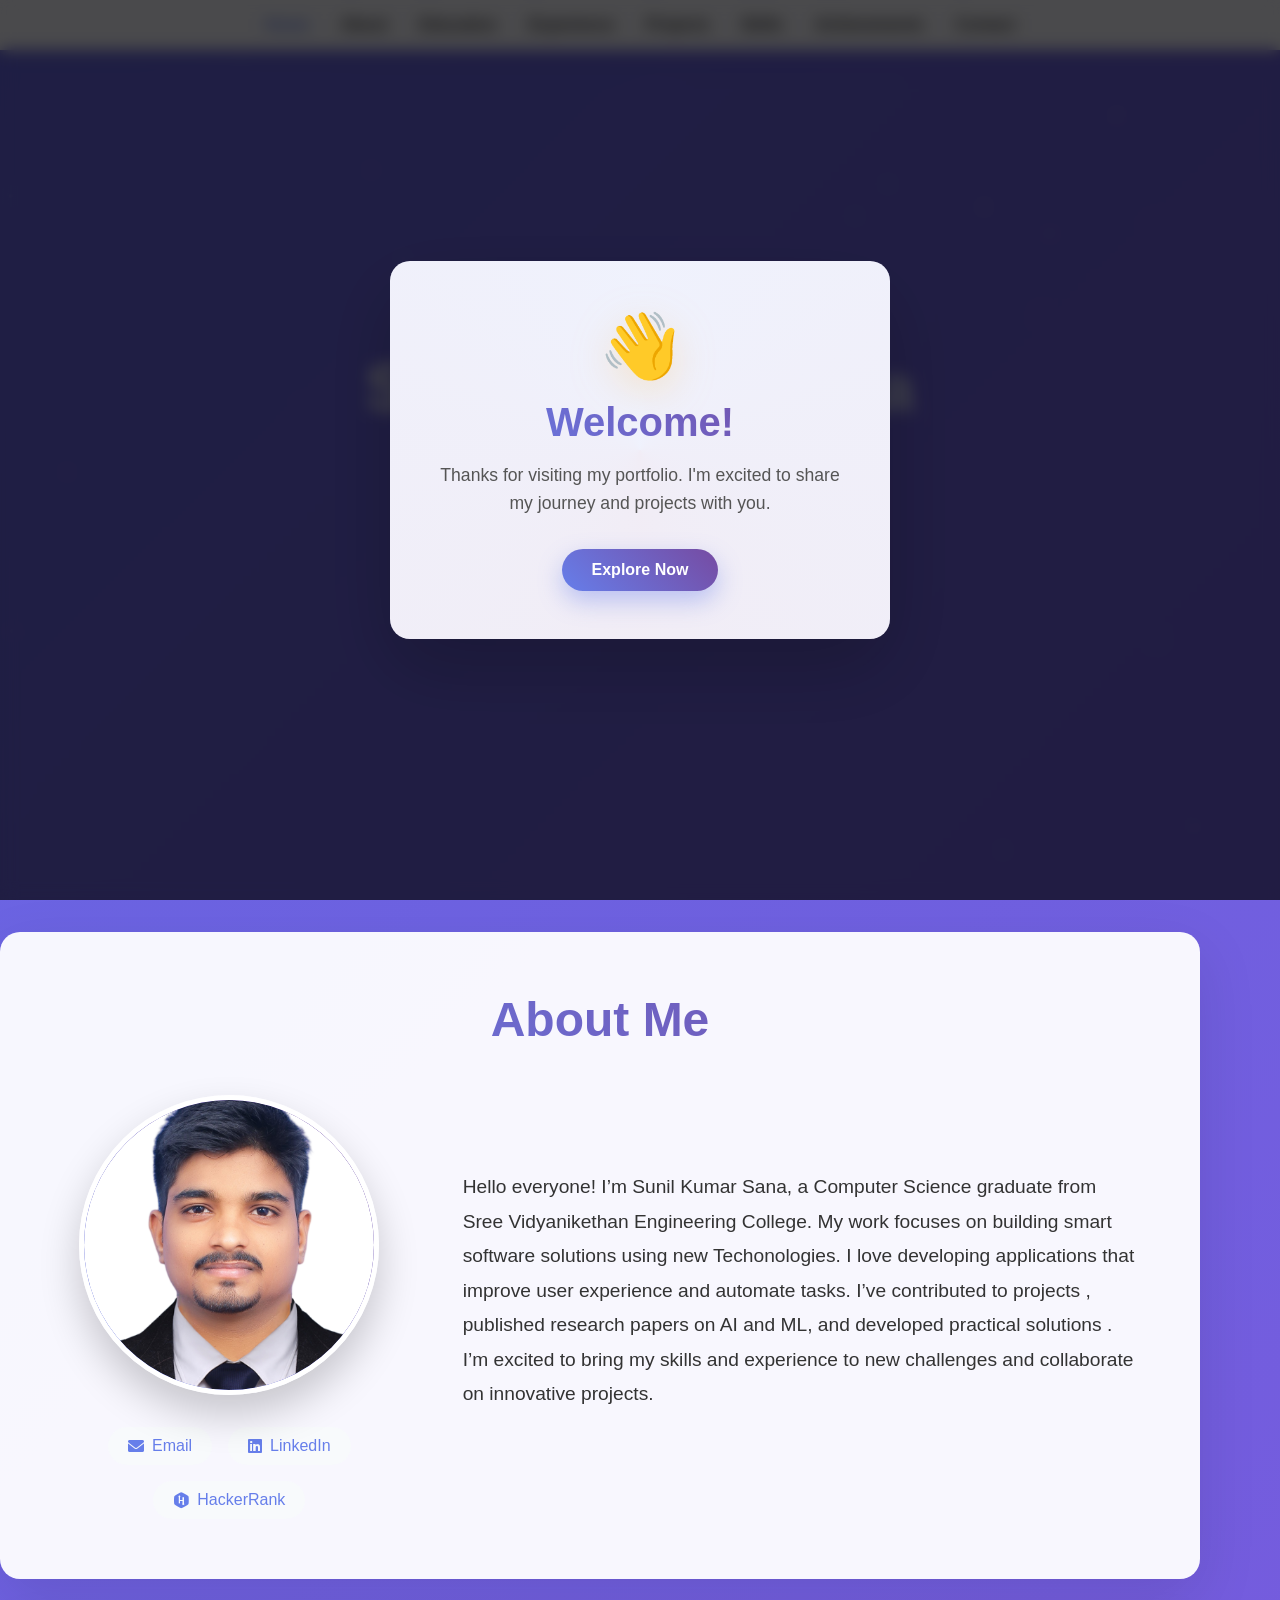
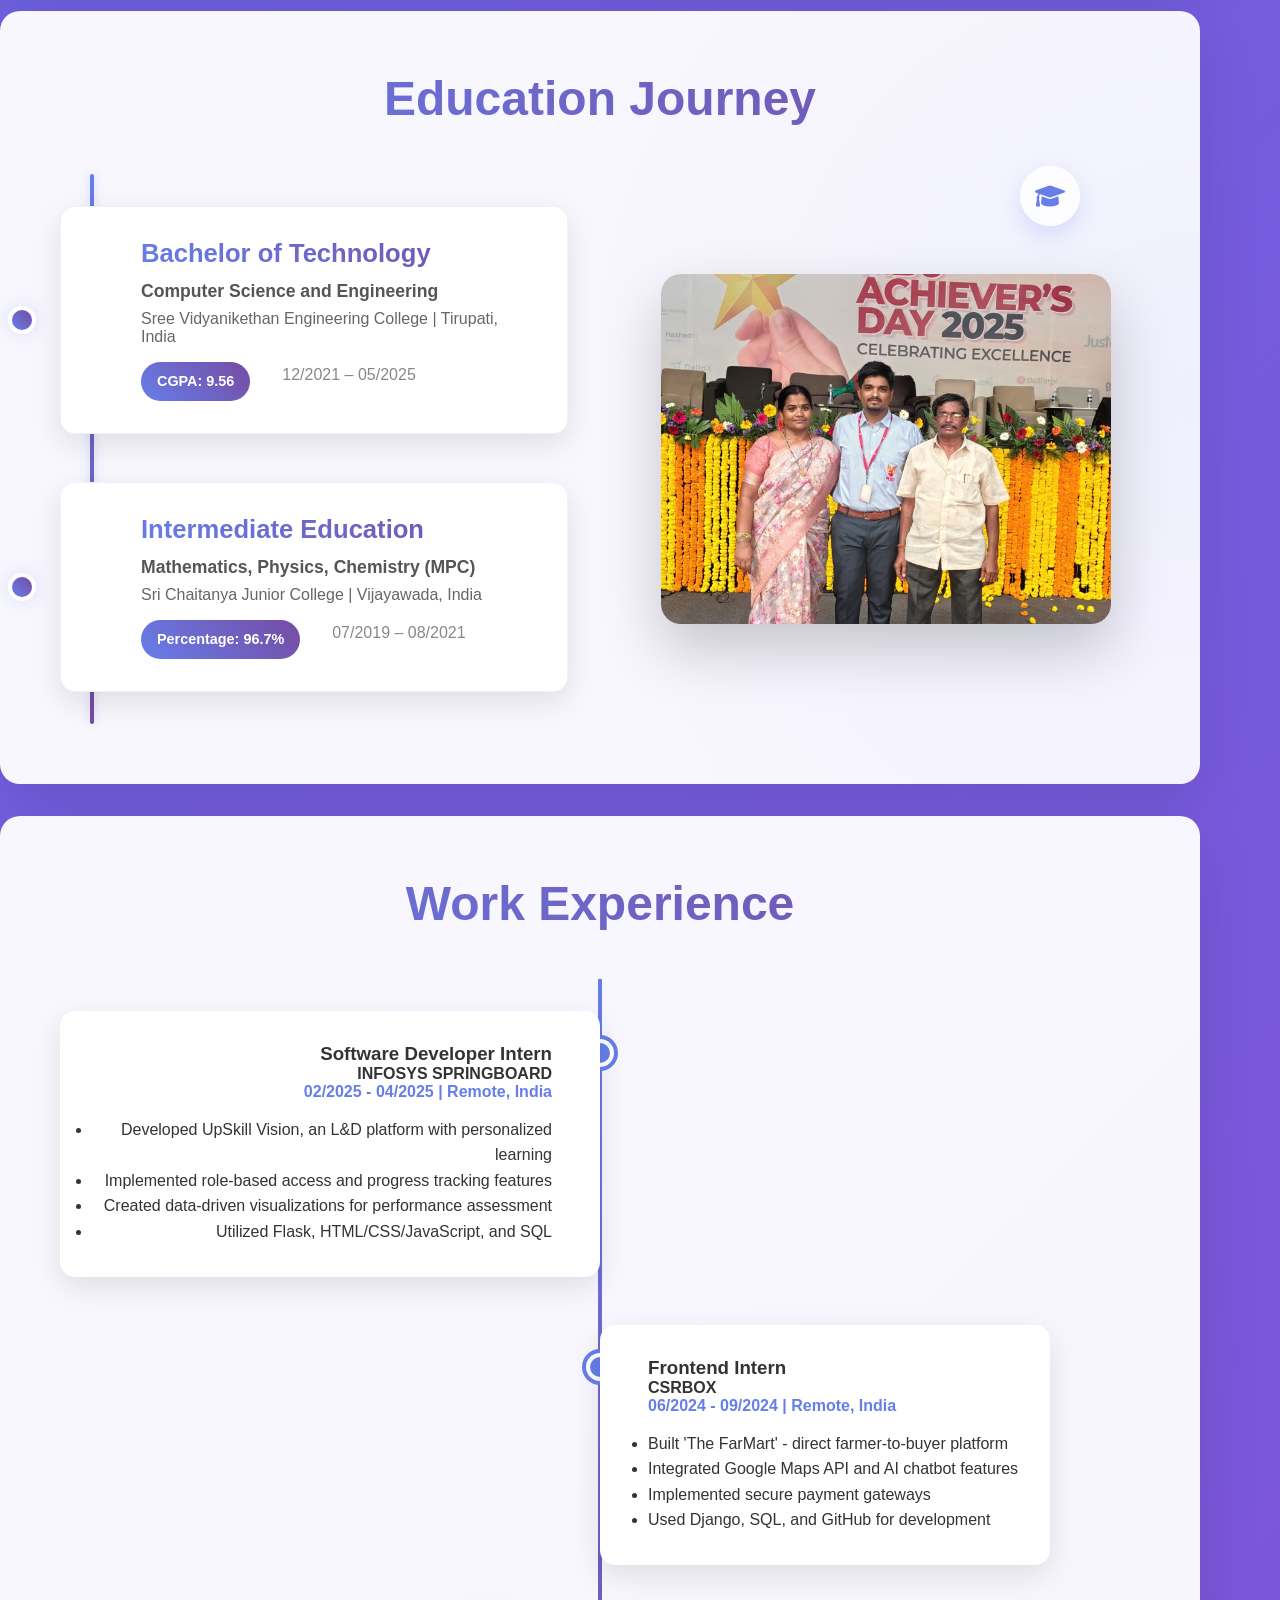
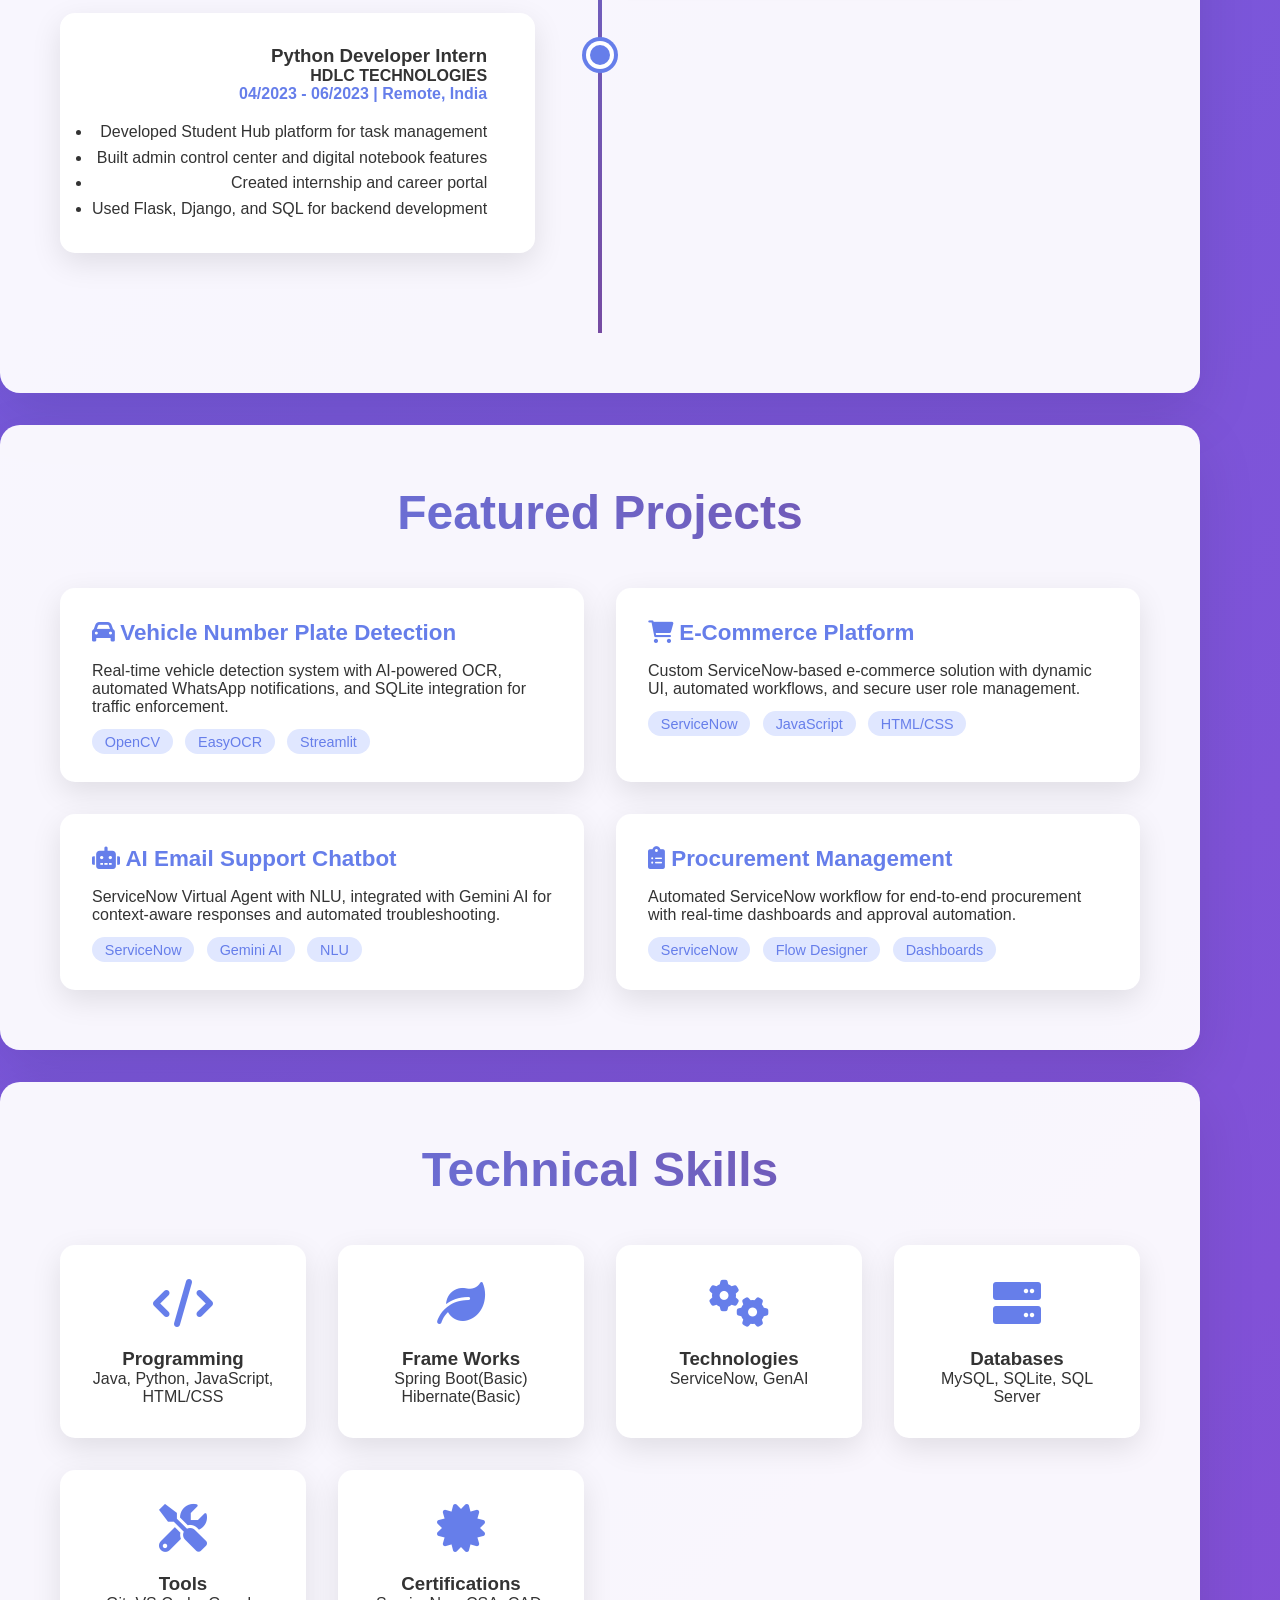
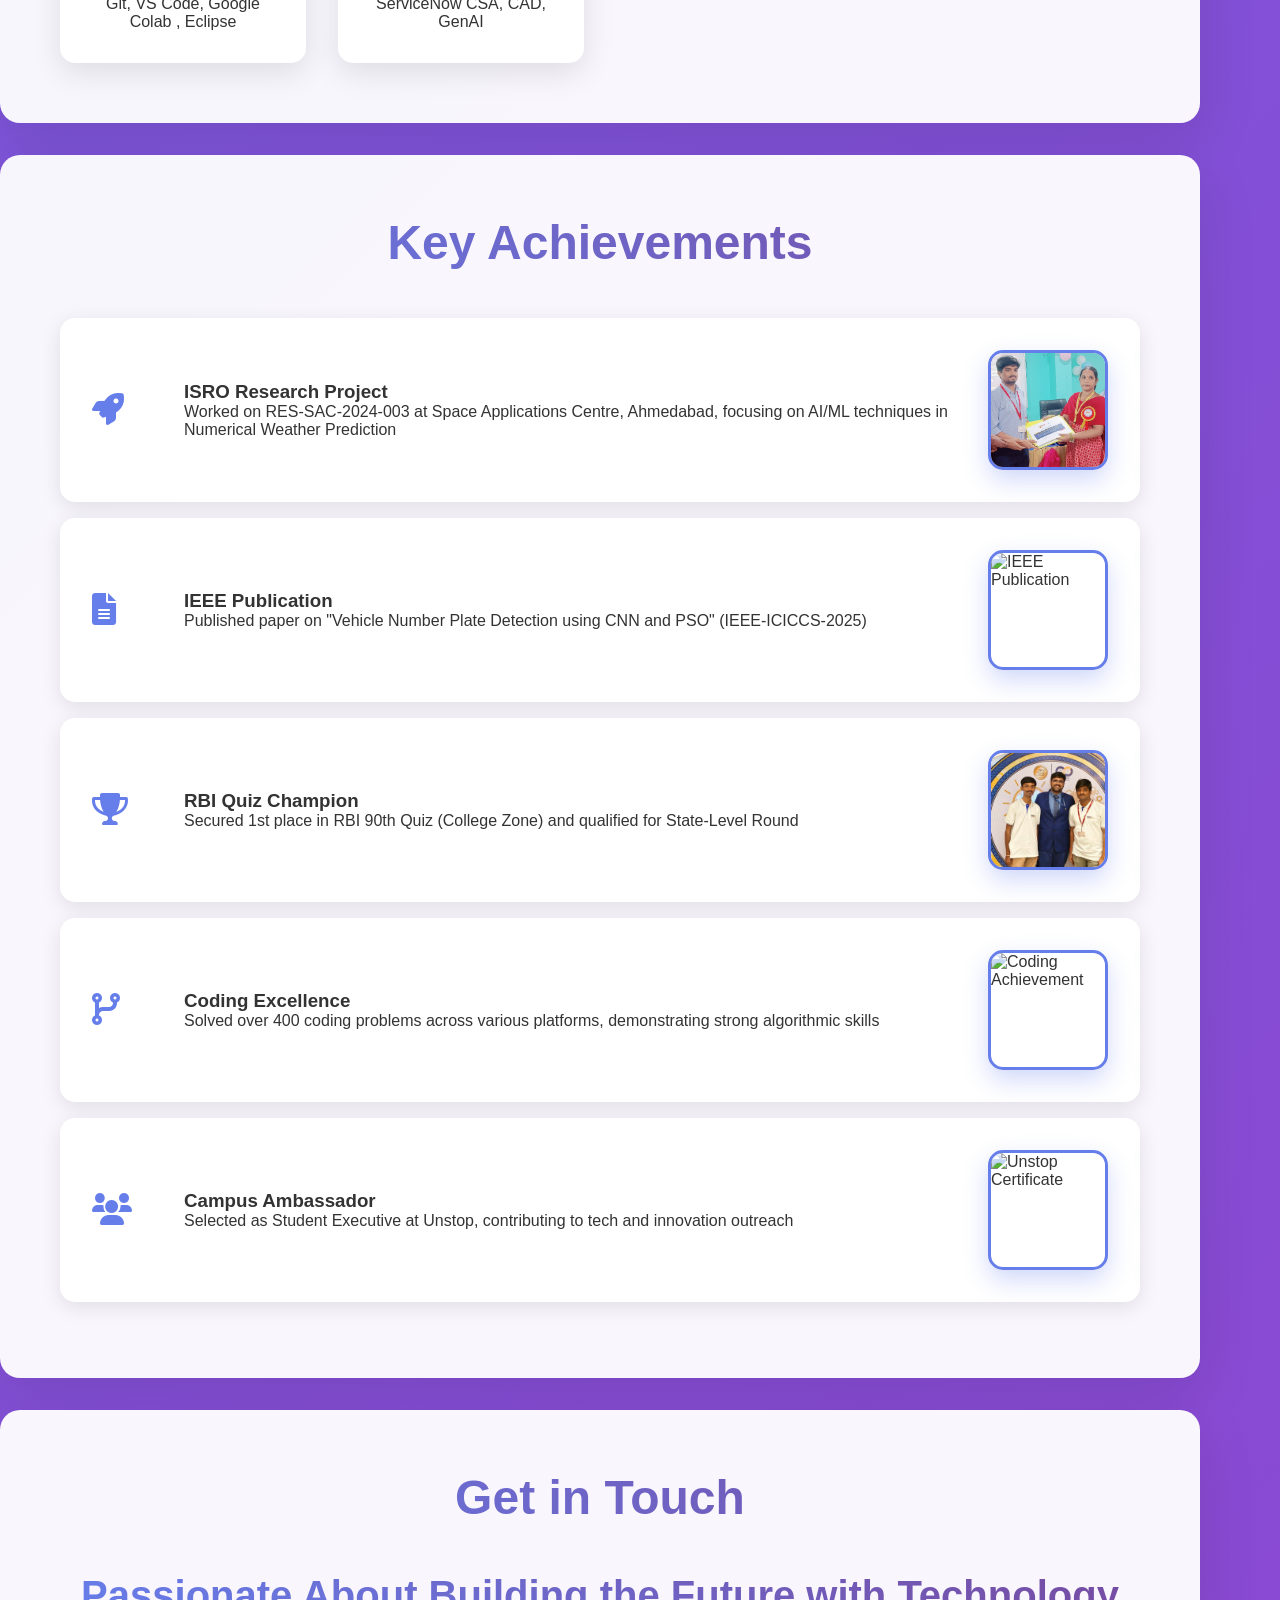
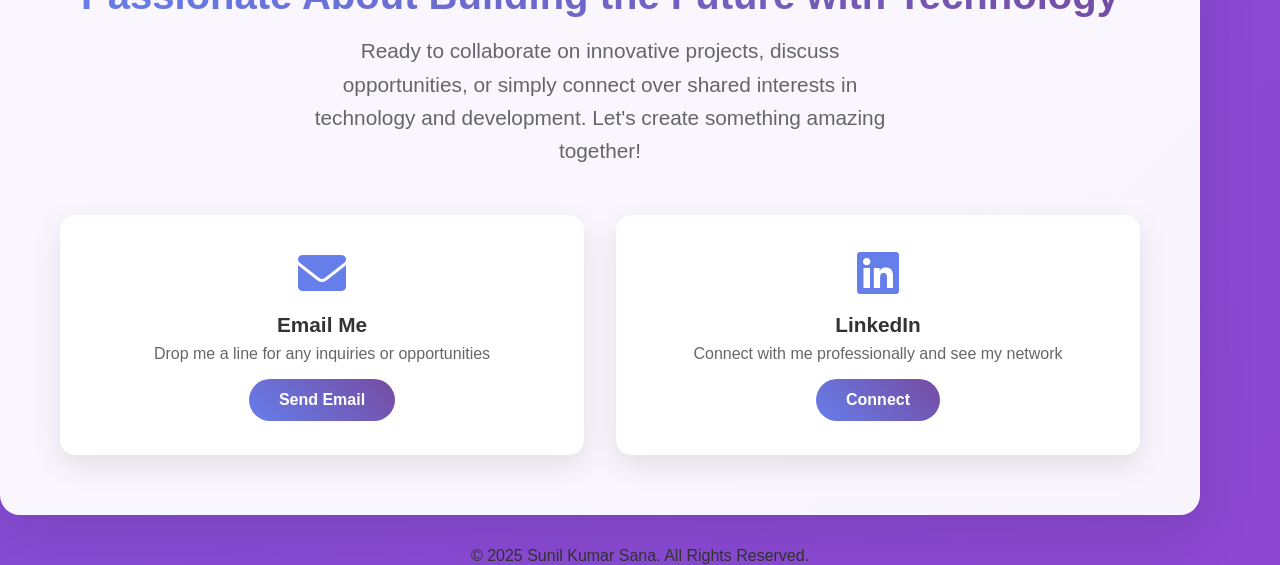
==== commit 72d8d08b: "Update index.html" ====
--- a/index.html
+++ b/index.html
@@ -1248,7 +1248,7 @@
             <div class="profile-section">
                 <div class="profile-image-container">
                     <div class="profile-image" id="profileImage">
-                       <img src="D:\certificate\servicenow\Potfolio\SanaSunilKumarPassSIZEphoto.png" alt="Sunil Kumar Sana">
+                       <img src="SanaSunilKumarPassSIZEphoto.png" alt="Sunil Kumar Sana">
                     </div>
                 </div>
 
@@ -1305,7 +1305,7 @@
             
             <div class="education-visual">
                 <div class="education-image-container">
-                    <img src="D:\certificate\servicenow\Potfolio\Screenshot 2025-08-16 232243.png"
+                    <img src="Screenshot 2025-08-16 232243.png"
                          alt="University Campus" class="education-image">
                     <div class="education-overlay">
                         <i class="fas fa-university" style="margin-right: 10px;"></i>
@@ -1451,7 +1451,7 @@
                     <h3>ISRO Research Project</h3>
                     <p>Worked on RES-SAC-2024-003 at Space Applications Centre, Ahmedabad, focusing on AI/ML techniques in Numerical Weather Prediction</p>
                 </div>
-                <img class="achievement-image" src="D:\certificate\servicenow\Potfolio\Screenshot 2025-08-16 233358.png" onclick="openModal(this)" alt="ISRO Certificate">
+                <img class="achievement-image" src="Screenshot 2025-08-16 233358.png" onclick="openModal(this)" alt="ISRO Certificate">
             </div>
             <div class="floating-elements">
                 <div class="floating-icon"><i class="fas fa-satellite"></i></div>
@@ -1467,7 +1467,7 @@
                     <h3>IEEE Publication</h3>
                     <p>Published paper on "Vehicle Number Plate Detection using CNN and PSO" (IEEE-ICICCS-2025)</p>
                 </div>
-                <img class="achievement-image" src="D:\certificate\servicenow\Potfolio\hah.jpg" onclick="openModal(this)" alt="IEEE Publication">
+                <img class="achievement-image" src="hah.jpg" onclick="openModal(this)" alt="IEEE Publication">
             </div>
             <div class="floating-elements">
                 <div class="floating-icon"><i class="fas fa-book"></i></div>
@@ -1483,7 +1483,7 @@
                     <h3>RBI Quiz Champion</h3>
                     <p>Secured 1st place in RBI 90th Quiz (College Zone) and qualified for State-Level Round</p>
                 </div>
-                <img class="achievement-image" src="D:\RBI\IMG-20241029-WA0014.jpg" onclick="openModal(this)" alt="RBI Quiz Certificate">
+                <img class="achievement-image" src="IMG-20241029-WA0014.jpg" onclick="openModal(this)" alt="RBI Quiz Certificate">
             </div>
             <div class="floating-elements">
                 <div class="floating-icon"><i class="fas fa-medal"></i></div>
@@ -1788,6 +1788,10 @@
             icon.style.animationDelay = `${index * 0.2}s`;
         });
     </script>
+    <footer>
+    <div class="container">
+        <center><p>&copy; 2025 Sunil Kumar Sana. All Rights Reserved.</p></center>
+    </div>
+</footer>
 </body>
-
 </html>
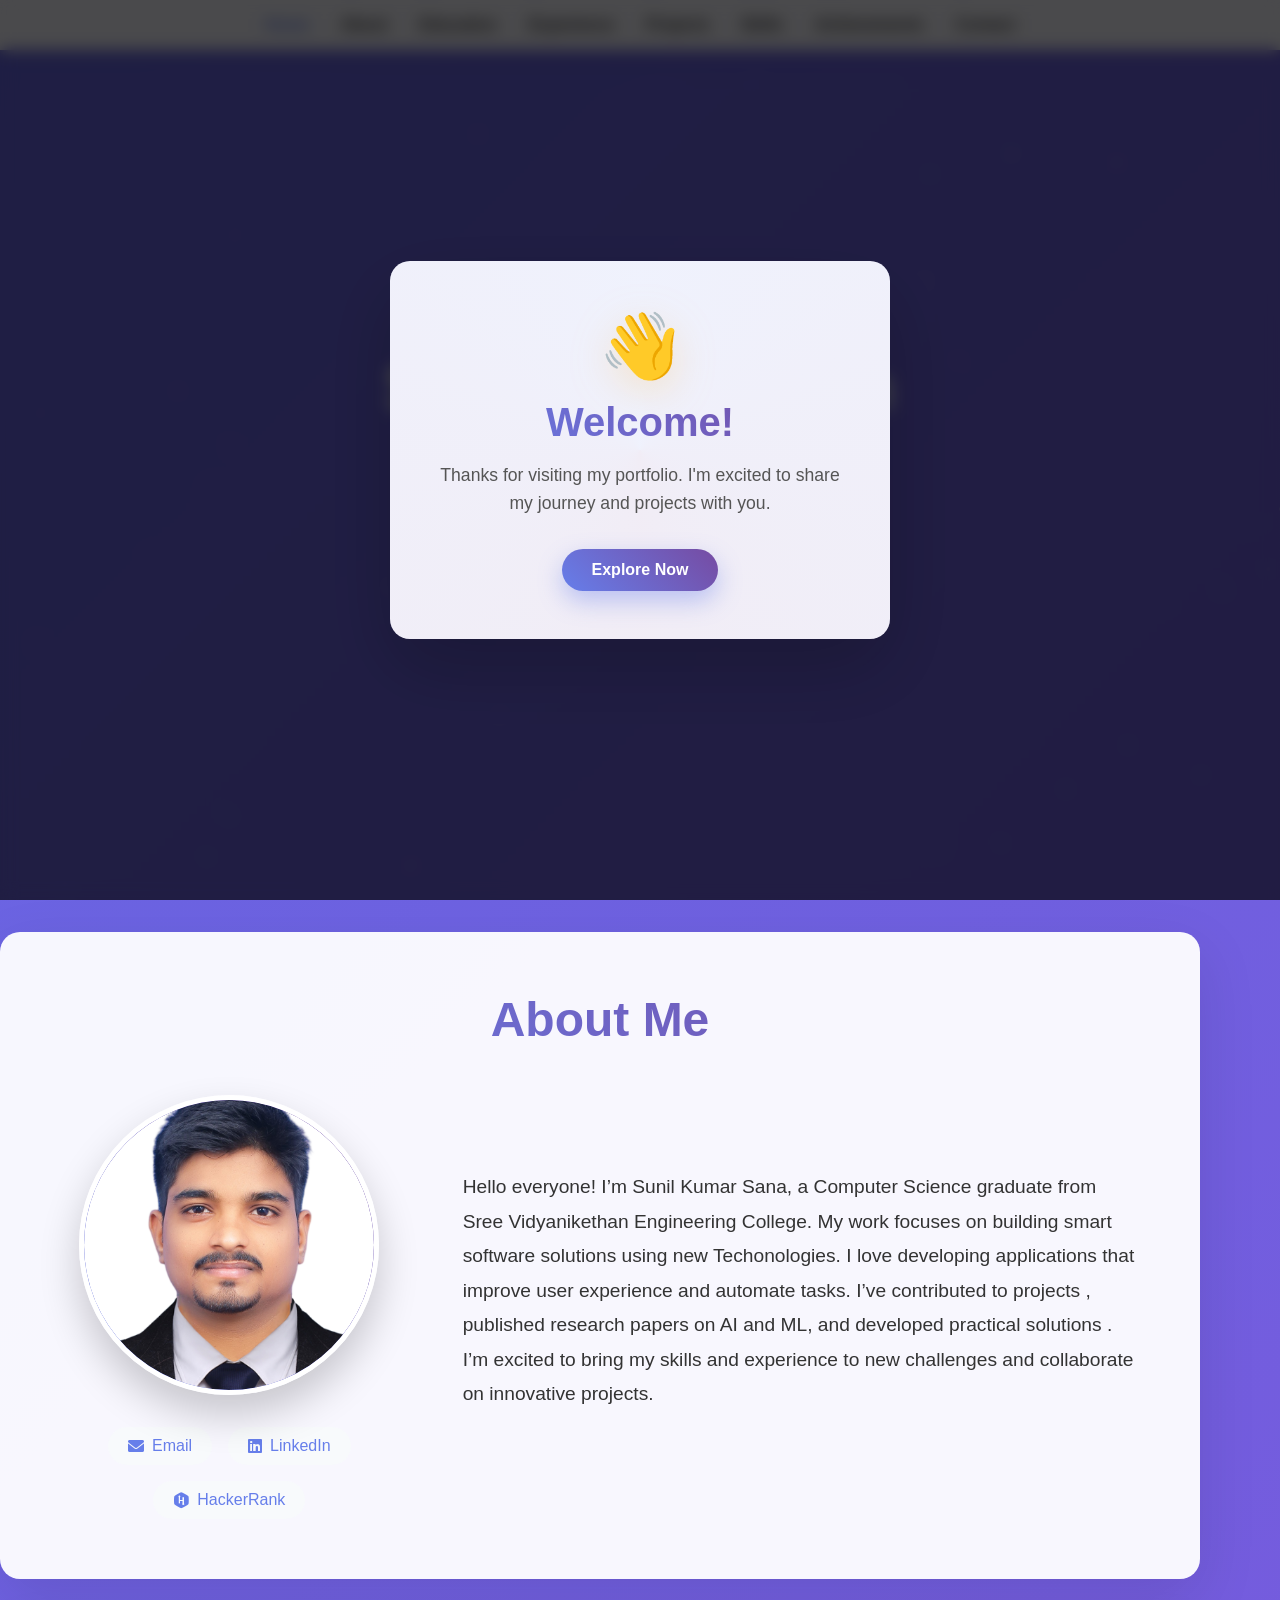
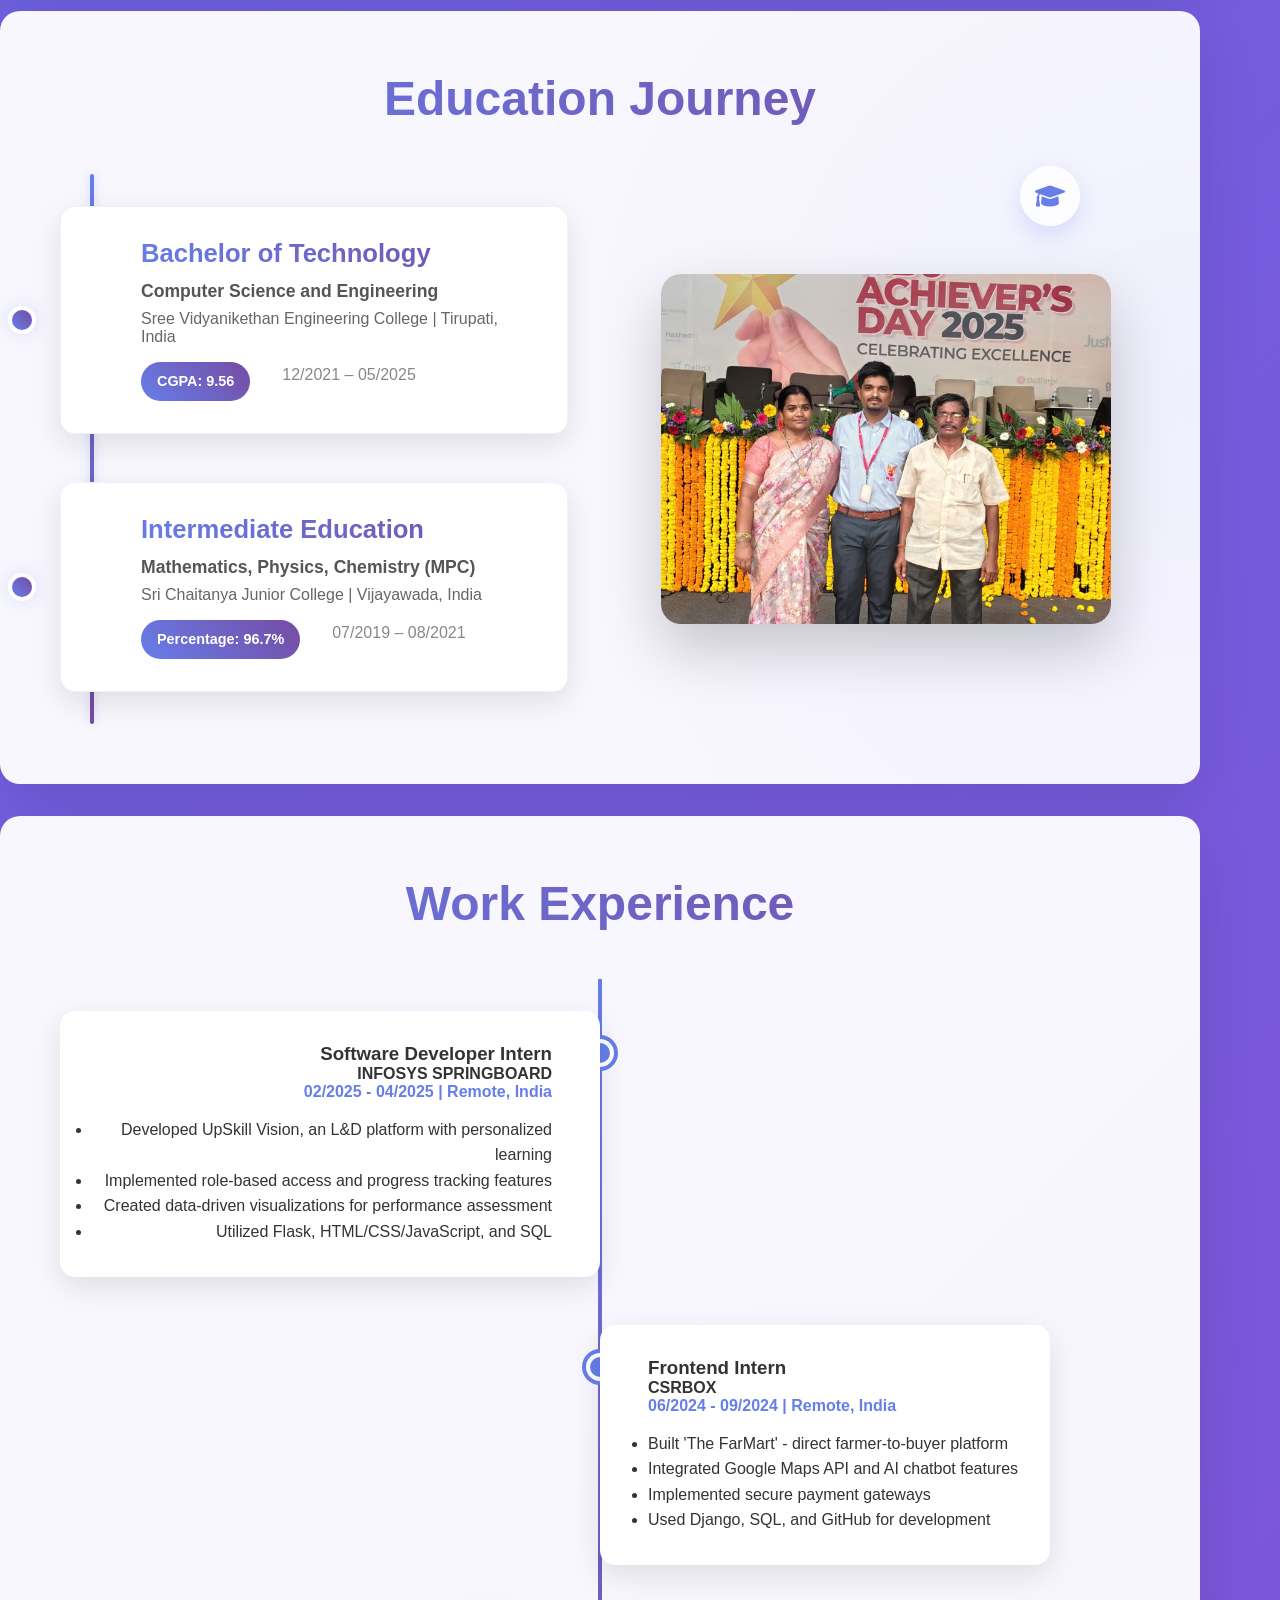
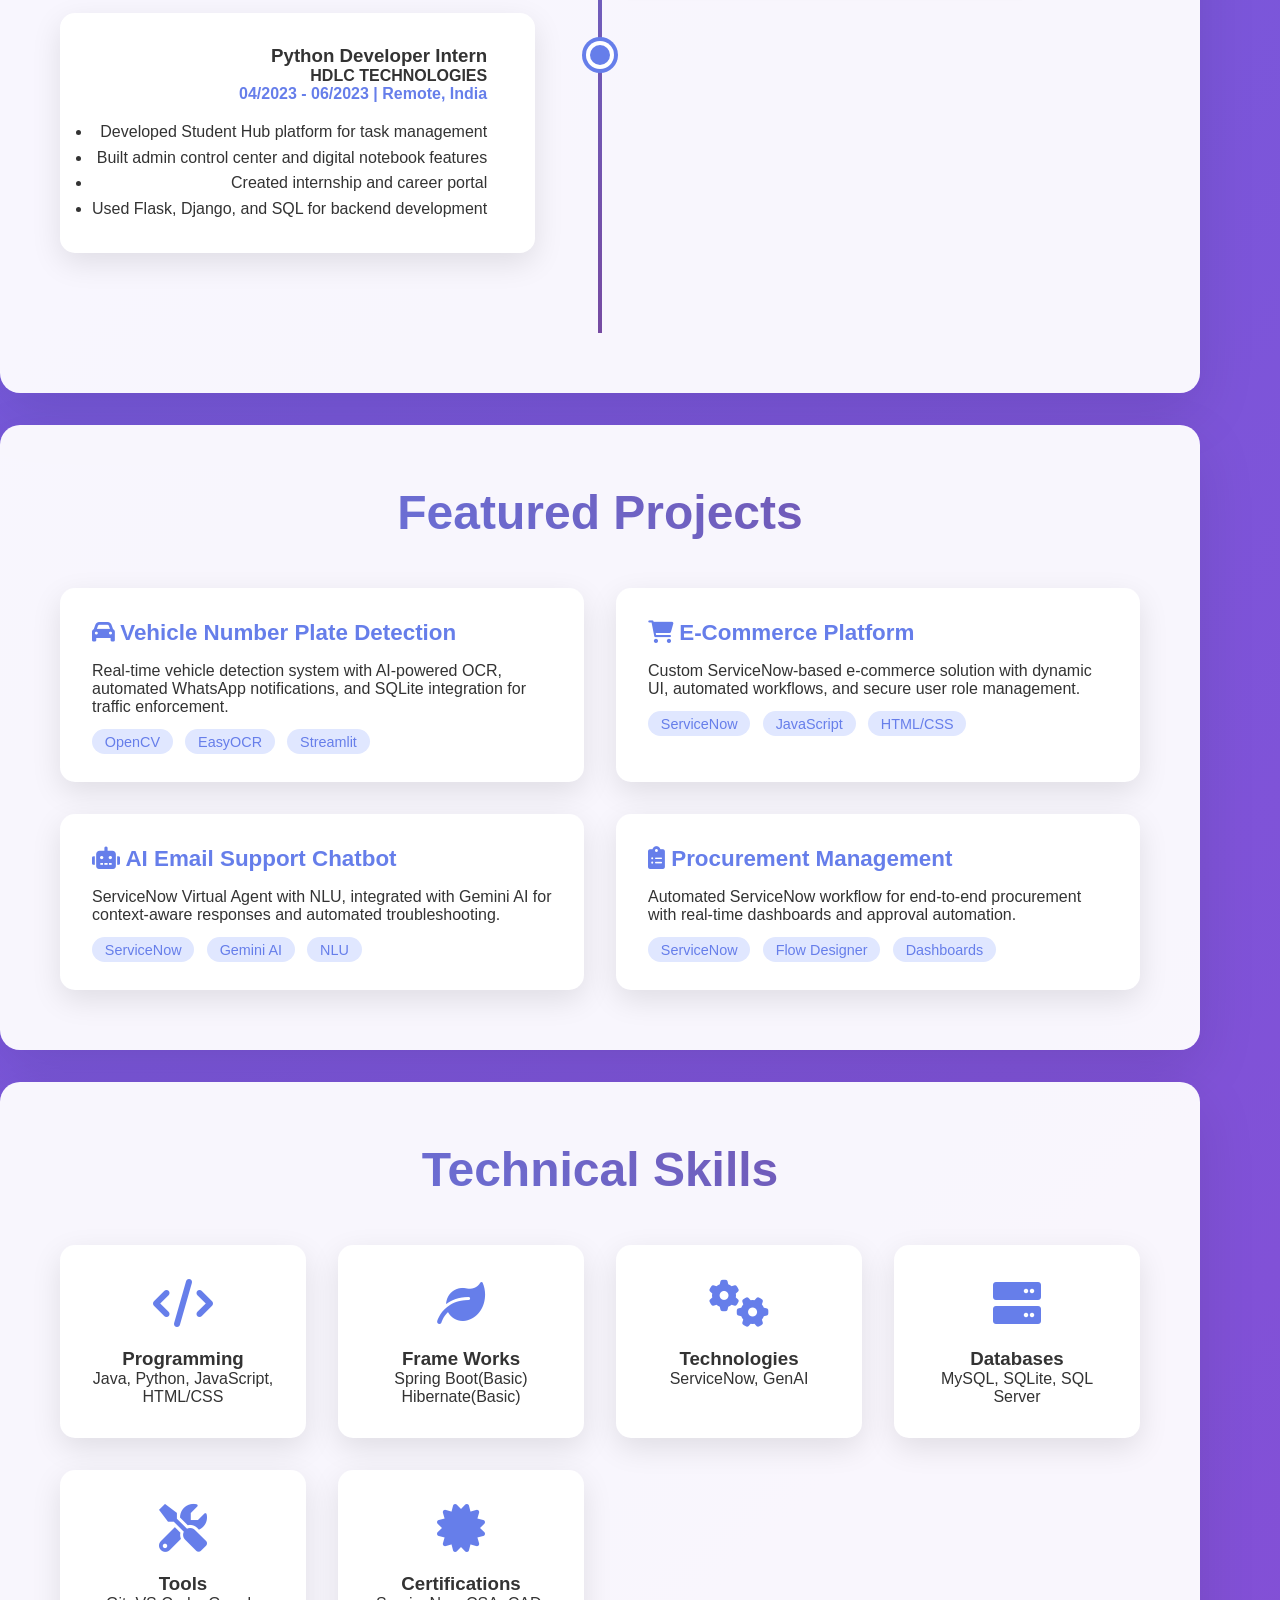
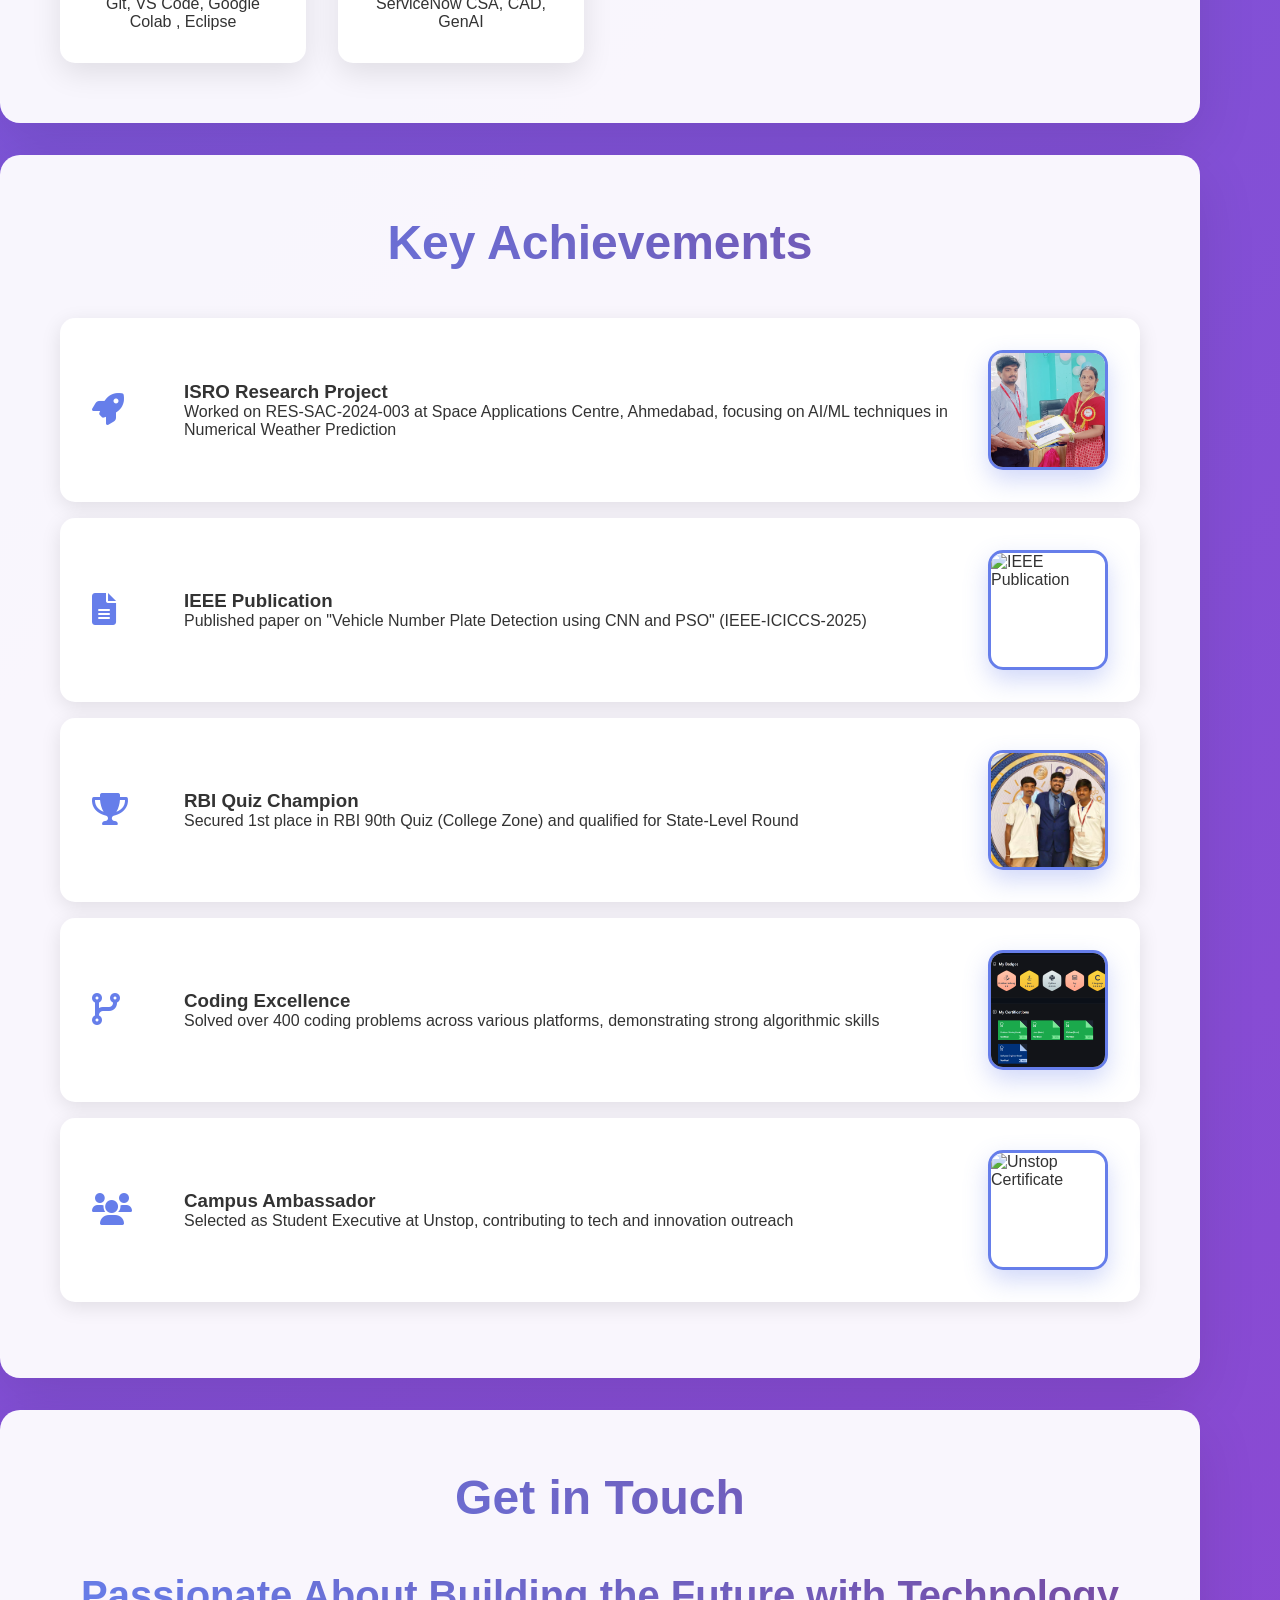
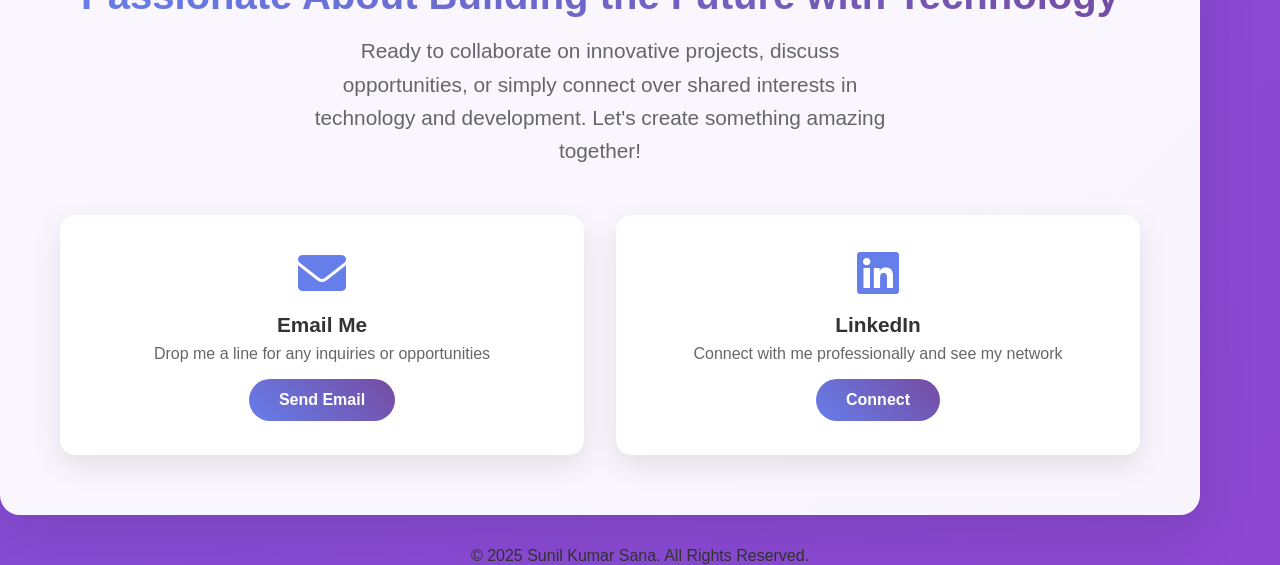
==== commit 9557f0d4: "Update index.html" ====
--- a/index.html
+++ b/index.html
@@ -1499,7 +1499,7 @@
                     <h3>Coding Excellence</h3>
                     <p>Solved over 400 coding problems across various platforms, demonstrating strong algorithmic skills</p>
                 </div>
-                <img class="achievement-image" src="D:\certificate\servicenow\Potfolio\Screenshot 2025-08-16 231740.png" onclick="openModal(this)" alt="Coding Achievement">
+                <img class="achievement-image" src="Screenshot 2025-08-16 231740.png" onclick="openModal(this)" alt="Coding Achievement">
             </div>
             <div class="floating-elements">
                 <div class="floating-icon"><i class="fas fa-laptop-code"></i></div>
@@ -1515,7 +1515,7 @@
                     <h3>Campus Ambassador</h3>
                     <p>Selected as Student Executive at Unstop, contributing to tech and innovation outreach</p>
                 </div>
-                <img class="achievement-image" src="C:\Users\Sunil Kumar\OneDrive\Desktop\unstop1.jpeg" onclick="openModal(this)" alt="Unstop Certificate">
+                <img class="achievement-image" src="unstop2.jpeg" onclick="openModal(this)" alt="Unstop Certificate">
             </div>
             <div class="floating-elements">
                 <div class="floating-icon"><i class="fas fa-handshake"></i></div>
@@ -1795,3 +1795,4 @@
 </footer>
 </body>
 </html>
+
